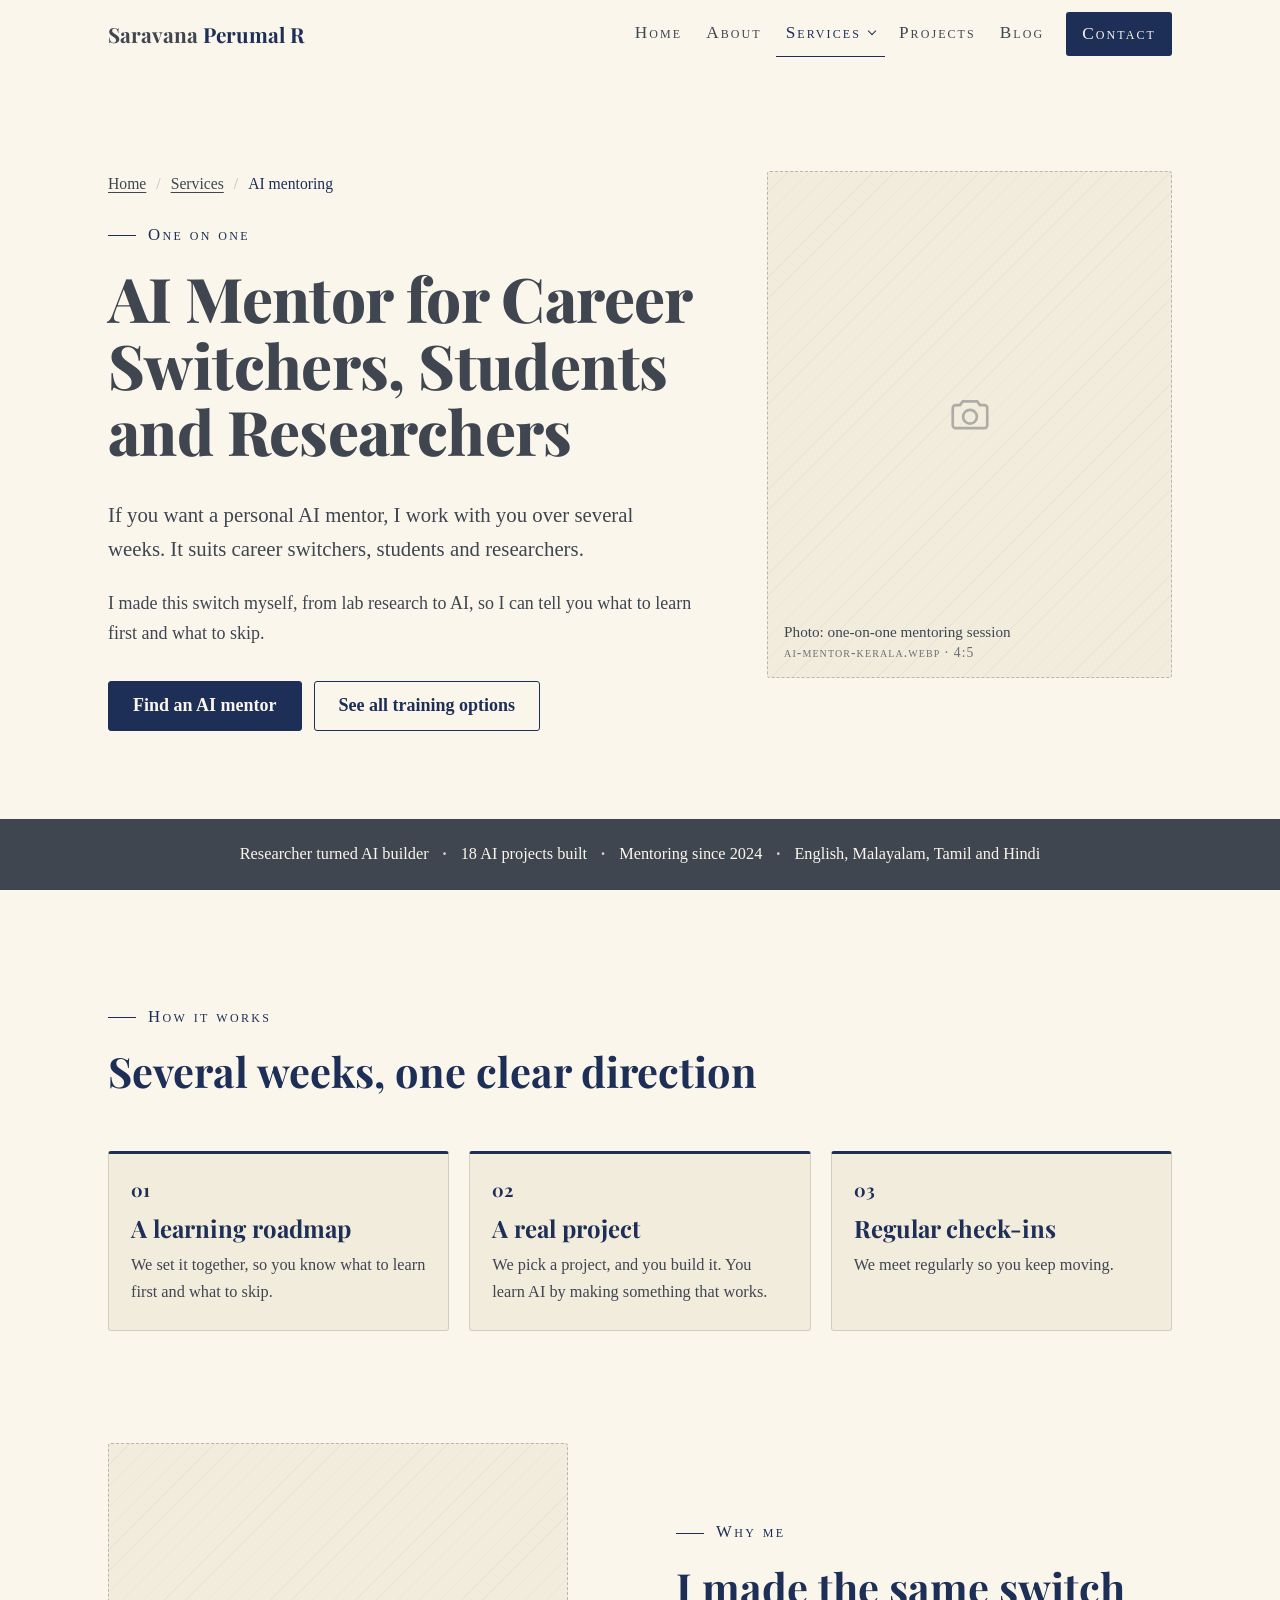
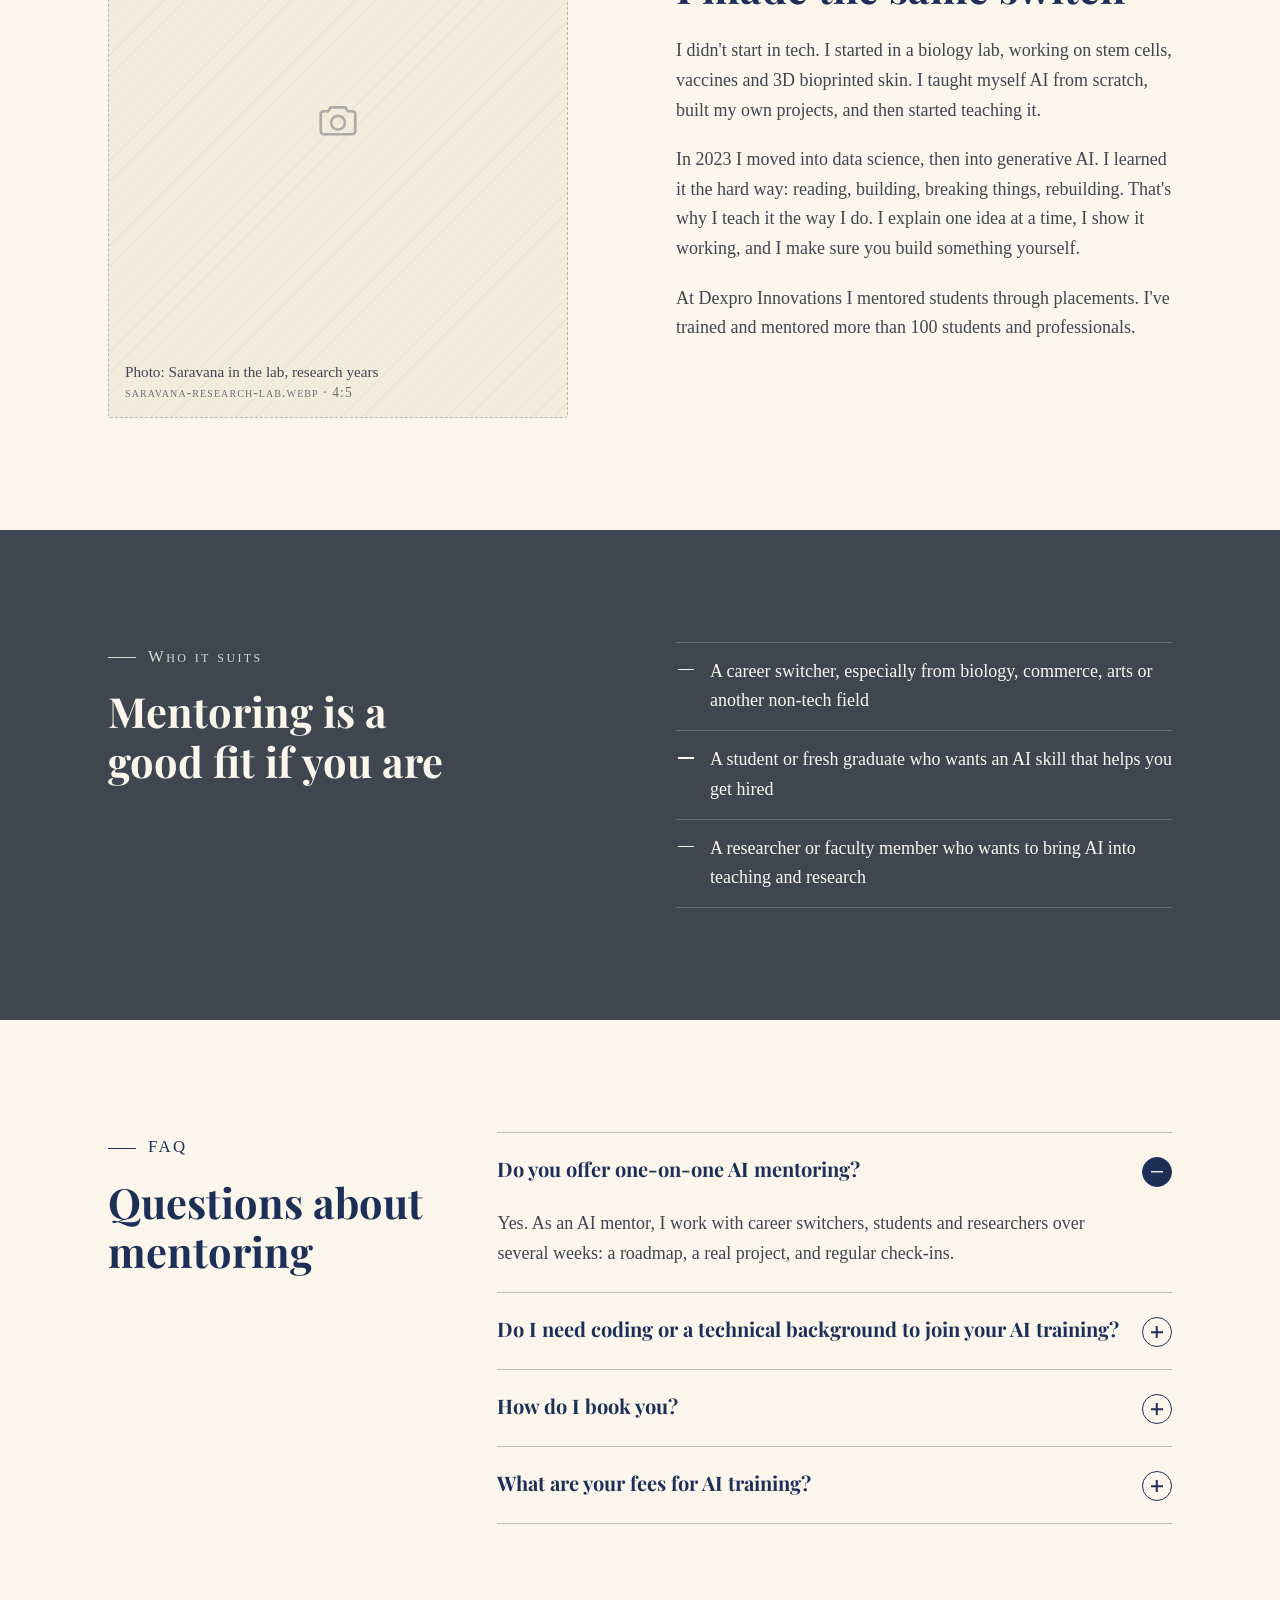
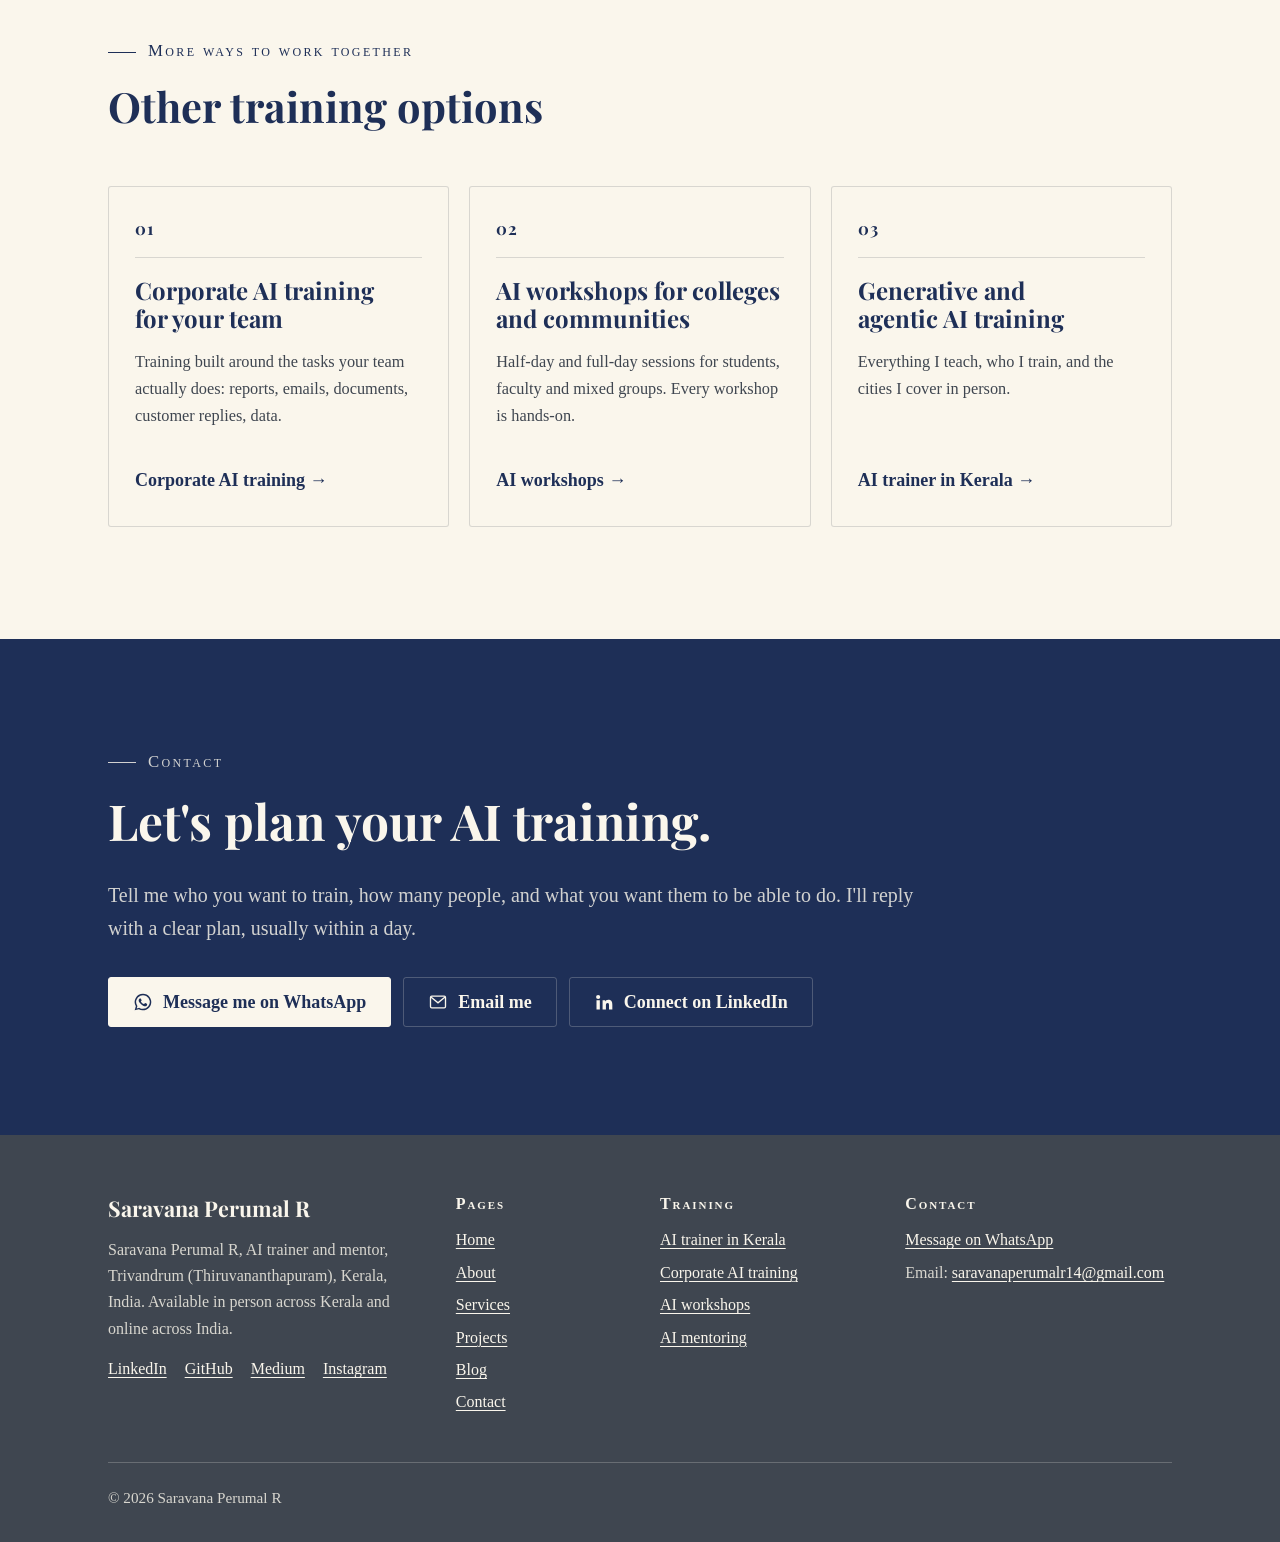
==== ai-mentor/index.html @ 4062d957 "Add static personal branding site with AI trainer landing page - Six top-level pages: home, about, s" ====
<!doctype html>
<html lang="en-IN">
<head>
  <meta charset="utf-8">
  <meta name="viewport" content="width=device-width, initial-scale=1">
  <script>document.documentElement.classList.add('js');</script>

  <title>AI Mentor in Kerala | 1:1 AI Mentoring, Saravana Perumal R</title>
  <meta name="description" content="One-on-one AI mentoring for career switchers, students and researchers: a learning roadmap, a real project and regular check-ins over several weeks.">
  <meta name="theme-color" content="#1E2F57">

  <!-- TODO: replace YOUR-DOMAIN with the live domain -->
  <link rel="canonical" href="https://YOUR-DOMAIN/ai-mentor/">
  <meta property="og:type" content="website">
  <meta property="og:locale" content="en_IN">
  <meta property="og:site_name" content="Saravana Perumal R">
  <meta property="og:title" content="AI Mentor in Kerala | 1:1 AI Mentoring, Saravana Perumal R">
  <meta property="og:description" content="One-on-one AI mentoring for career switchers, students and researchers: a learning roadmap, a real project and regular check-ins over several weeks.">
  <meta property="og:url" content="https://YOUR-DOMAIN/ai-mentor/">
  <meta property="og:image" content="https://YOUR-DOMAIN/assets/img/ai-mentor-kerala.jpg">
  <meta name="twitter:card" content="summary_large_image">

  <link rel="preconnect" href="https://fonts.googleapis.com">
  <link rel="preconnect" href="https://fonts.gstatic.com" crossorigin>
  <link rel="stylesheet" href="https://fonts.googleapis.com/css2?family=Playfair+Display:wght@700;800&family=Tinos:wght@400;700&display=swap">
  <link rel="stylesheet" href="../assets/css/styles.css">

  <script type="application/ld+json">
  {
    "@context": "https://schema.org",
    "@graph": [
      {
        "@type": "Service",
        "name": "One-on-one AI mentoring",
        "serviceType": "AI mentoring",
        "url": "https://YOUR-DOMAIN/ai-mentor/",
        "areaServed": ["Kerala", "India"],
        "provider": {
          "@type": "ProfessionalService",
          "name": "Saravana Perumal R, AI Trainer",
          "url": "https://YOUR-DOMAIN/ai-trainer-in-kerala/"
        }
      },
      {
        "@type": "BreadcrumbList",
        "itemListElement": [
          { "@type": "ListItem", "position": 1, "name": "Home", "item": "https://YOUR-DOMAIN/" },
          { "@type": "ListItem", "position": 2, "name": "Services", "item": "https://YOUR-DOMAIN/services.html" },
          { "@type": "ListItem", "position": 3, "name": "AI mentoring", "item": "https://YOUR-DOMAIN/ai-mentor/" }
        ]
      }
    ]
  }
  </script>

  <script src="../assets/js/main.js" defer></script>
</head>
<body>
  <a class="skip-link" href="#main">Skip to content</a>

  <header class="site-header">
    <div class="container header-inner">
      <a class="brand" href="../index.html">Saravana <span>Perumal R</span></a>
      <button class="nav-toggle" type="button" aria-expanded="false" aria-controls="site-nav">
        <span class="nav-toggle-bars" aria-hidden="true"></span>
        Menu
      </button>
      <nav class="site-nav" id="site-nav" aria-label="Main">
        <ul>
          <li><a href="../index.html">Home</a></li>
          <li><a href="../about.html">About</a></li>
          <li class="has-sub">
            <a href="../services.html" class="is-active">Services</a>
            <ul class="sub-nav" aria-label="Service pages">
              <li><a href="../ai-trainer-in-kerala/index.html">AI trainer in Kerala</a></li>
              <li><a href="../corporate-ai-training/index.html">Corporate AI training</a></li>
              <li><a href="../ai-workshops/index.html">AI workshops</a></li>
              <li><a href="../ai-mentor/index.html" aria-current="page">AI mentoring</a></li>
            </ul>
          </li>
          <li><a href="../projects.html">Projects</a></li>
          <li><a href="../blog.html">Blog</a></li>
          <li class="nav-cta"><a href="../contact.html">Contact</a></li>
        </ul>
      </nav>
    </div>
  </header>

  <main id="main">
    <section class="hero" aria-labelledby="hero-title">
      <div class="container hero-grid">
        <div>
          <nav class="breadcrumb" aria-label="Breadcrumb">
            <ol>
              <li><a href="../index.html">Home</a></li>
              <li><a href="../services.html">Services</a></li>
              <li><span aria-current="page">AI mentoring</span></li>
            </ol>
          </nav>
          <span class="eyebrow">One on one</span>
          <h1 id="hero-title">AI Mentor for Career Switchers, Students and Researchers</h1>
          <p class="hero-lede">If you want a personal AI mentor, I work with you over several weeks. It suits career switchers, students and researchers.</p>
          <p>I made this switch myself, from lab research to AI, so I can tell you what to learn first and what to skip.</p>
          <div class="btn-row">
            <a class="btn btn--primary" href="https://wa.me/917012753018?text=Hi%20Saravana%2C%20I%27m%20looking%20for%20an%20AI%20mentor." target="_blank" rel="noopener">Find an AI mentor</a>
            <a class="btn btn--ghost" href="../services.html">See all training options</a>
          </div>
        </div>
        <div class="hero-media">
          <!-- IMAGE (hero, no lazy-load): <img class="photo photo--portrait" src="../assets/img/ai-mentor-kerala.webp" width="800" height="1000" alt="Saravana Perumal R mentoring a student one on one" fetchpriority="high"> -->
          <div class="img-slot img-slot--portrait" aria-hidden="true">
            <p class="img-slot-label">Photo: one-on-one mentoring session<small>ai-mentor-kerala.webp · 4:5</small></p>
          </div>
        </div>
      </div>
    </section>

    <div class="trust">
      <div class="container">
        <ul aria-label="At a glance">
          <li>Researcher turned AI builder</li>
          <li>18 AI projects built</li>
          <li>Mentoring since 2024</li>
          <li>English, Malayalam, Tamil and Hindi</li>
        </ul>
      </div>
    </div>

    <section class="section" aria-labelledby="how-title">
      <div class="container">
        <div class="section-head reveal">
          <span class="eyebrow">How it works</span>
          <h2 id="how-title">Several weeks, one clear direction</h2>
        </div>
        <ol class="points reveal">
          <li>
            <h3>A learning roadmap</h3>
            <p>We set it together, so you know what to learn first and what to skip.</p>
          </li>
          <li>
            <h3>A real project</h3>
            <p>We pick a project, and you build it. You learn AI by making something that works.</p>
          </li>
          <li>
            <h3>Regular check-ins</h3>
            <p>We meet regularly so you keep moving.</p>
          </li>
        </ol>
      </div>
    </section>

    <section class="section" aria-labelledby="story-title" style="padding-top:0">
      <div class="container split split--media-left">
        <div class="reveal">
          <span class="eyebrow">Why me</span>
          <h2 id="story-title">I made the same switch</h2>
          <p>I didn't start in tech. I started in a biology lab, working on stem cells, vaccines and 3D bioprinted skin. I taught myself AI from scratch, built my own projects, and then started teaching it.</p>
          <p>In 2023 I moved into data science, then into generative AI. I learned it the hard way: reading, building, breaking things, rebuilding. That's why I teach it the way I do. I explain one idea at a time, I show it working, and I make sure you build something yourself.</p>
          <p>At Dexpro Innovations I mentored students through placements. I've trained and mentored more than 100 students and professionals.</p>
        </div>
        <!-- IMAGE: <img class="photo photo--portrait" src="../assets/img/saravana-research-lab.webp" width="800" height="1000" alt="Saravana Perumal R during his research years, before moving into AI" loading="lazy"> -->
        <div class="img-slot img-slot--portrait reveal" aria-hidden="true" style="max-width:460px">
          <p class="img-slot-label">Photo: Saravana in the lab, research years<small>saravana-research-lab.webp · 4:5</small></p>
        </div>
      </div>
    </section>

    <section class="section section--dark" aria-labelledby="who-title">
      <div class="container where-grid">
        <div class="reveal">
          <span class="eyebrow">Who it suits</span>
          <h2 id="who-title">Mentoring is a good fit if you are</h2>
        </div>
        <div class="reveal">
          <ul class="who-list">
            <li>A career switcher, especially from biology, commerce, arts or another non-tech field</li>
            <li>A student or fresh graduate who wants an AI skill that helps you get hired</li>
            <li>A researcher or faculty member who wants to bring AI into teaching and research</li>
          </ul>
        </div>
      </div>
    </section>

    <section class="section" aria-labelledby="faq-title">
      <div class="container faq-grid">
        <div class="section-head reveal">
          <span class="eyebrow">FAQ</span>
          <h2 id="faq-title">Questions about mentoring</h2>
        </div>
        <!-- No FAQPage schema here: the full FAQ with schema lives on /ai-trainer-in-kerala/ -->
        <div class="faq-list faq-plain">
          <details class="faq-item" open>
            <summary><h3>Do you offer one-on-one AI mentoring?</h3><span class="faq-icon" aria-hidden="true"></span></summary>
            <div class="faq-answer"><p>Yes. As an AI mentor, I work with career switchers, students and researchers over several weeks: a roadmap, a real project, and regular check-ins.</p></div>
          </details>
          <details class="faq-item">
            <summary><h3>Do I need coding or a technical background to join your AI training?</h3><span class="faq-icon" aria-hidden="true"></span></summary>
            <div class="faq-answer"><p>No. Most of my learners are not technical. We start with how AI works in simple terms and with tools you can use right away. Coding is added only if your goal needs it.</p></div>
          </details>
          <details class="faq-item">
            <summary><h3>How do I book you?</h3><span class="faq-icon" aria-hidden="true"></span></summary>
            <div class="faq-answer"><p>Send a message on WhatsApp or email with your city, group size and goal. I reply with what I'd recommend and how we could work together.</p></div>
          </details>
          <details class="faq-item">
            <summary><h3>What are your fees for AI training?</h3><span class="faq-icon" aria-hidden="true"></span></summary>
            <div class="faq-answer"><p>Fees depend on the audience, group size, number of days, and whether the session is online or in person. Message me with those details and I'll send you a quote.</p></div>
          </details>
        </div>
      </div>
    </section>

    <section class="section" aria-labelledby="more-title" style="padding-top:0">
      <div class="container">
        <div class="section-head reveal">
          <span class="eyebrow">More ways to work together</span>
          <h2 id="more-title">Other training options</h2>
        </div>
        <ul class="services-grid">
          <li class="service reveal">
            <h3>Corporate AI training for your team</h3>
            <p>Training built around the tasks your team actually does: reports, emails, documents, customer replies, data.</p>
            <a class="service-link" href="../corporate-ai-training/index.html">Corporate AI training</a>
          </li>
          <li class="service reveal">
            <h3>AI workshops for colleges and communities</h3>
            <p>Half-day and full-day sessions for students, faculty and mixed groups. Every workshop is hands-on.</p>
            <a class="service-link" href="../ai-workshops/index.html">AI workshops</a>
          </li>
          <li class="service reveal">
            <h3>Generative and agentic AI training</h3>
            <p>Everything I teach, who I train, and the cities I cover in person.</p>
            <a class="service-link" href="../ai-trainer-in-kerala/index.html">AI trainer in Kerala</a>
          </li>
        </ul>
      </div>
    </section>

    <section class="cta" id="contact" aria-labelledby="contact-title">
      <div class="container">
        <div class="cta-inner reveal">
          <span class="eyebrow" style="color:rgba(250,246,236,.82)">Contact</span>
          <h2 id="contact-title">Let's plan your AI training.</h2>
          <p>Tell me who you want to train, how many people, and what you want them to be able to do. I'll reply with a clear plan, usually within a day.</p>
          <div class="btn-row">
            <a class="btn btn--light" href="https://wa.me/917012753018?text=Hi%20Saravana%2C%20I%27m%20looking%20for%20an%20AI%20mentor.%20My%20background%3A%20%20My%20goal%3A%20" target="_blank" rel="noopener">
              <svg viewBox="0 0 24 24" aria-hidden="true" fill="currentColor"><path d="M12 2a10 10 0 0 0-8.6 15.1L2 22l5-1.3A10 10 0 1 0 12 2Zm0 18.2a8.2 8.2 0 0 1-4.2-1.1l-.3-.2-3 .8.8-2.9-.2-.3A8.2 8.2 0 1 1 12 20.2Zm4.5-6.1c-.2-.1-1.5-.7-1.7-.8-.2-.1-.4-.1-.6.1l-.8 1c-.1.2-.3.2-.5.1a6.7 6.7 0 0 1-3.3-2.9c-.2-.4.2-.4.7-1.3.1-.2 0-.3 0-.4l-.8-1.8c-.2-.5-.4-.4-.6-.4h-.5c-.2 0-.4.1-.7.3a2.8 2.8 0 0 0-.9 2.1 4.9 4.9 0 0 0 1 2.6 11.2 11.2 0 0 0 4.3 3.8c1.6.7 2.2.7 3 .6.5-.1 1.5-.6 1.7-1.2.2-.6.2-1.1.2-1.2-.1-.1-.3-.2-.5-.3Z"/></svg>
              Message me on WhatsApp
            </a>
            <a class="btn btn--outline-light" href="mailto:saravanaperumalr14@gmail.com?subject=AI%20mentoring%20enquiry">
              <svg viewBox="0 0 24 24" aria-hidden="true" fill="none" stroke="currentColor" stroke-width="1.6"><rect x="3" y="5" width="18" height="14" rx="1.5"/><path d="m3.5 6 8.5 7 8.5-7"/></svg>
              Email me
            </a>
            <a class="btn btn--outline-light" href="https://www.linkedin.com/in/saravana-perumal-r-04b368288" target="_blank" rel="noopener">
              <svg viewBox="0 0 24 24" aria-hidden="true" fill="currentColor"><path d="M4.98 3.5a2.5 2.5 0 1 1 0 5 2.5 2.5 0 0 1 0-5ZM3 9.75h4V21H3V9.75Zm6.5 0h3.8v1.6h.1c.5-1 1.8-2 3.8-2 4 0 4.8 2.6 4.8 6V21h-4v-5c0-1.2 0-2.8-1.7-2.8s-2 1.3-2 2.7V21h-4V9.75Z"/></svg>
              Connect on LinkedIn
            </a>
          </div>
        </div>
      </div>
    </section>
  </main>

  <footer class="site-footer">
    <div class="container">
      <div class="footer-grid">
        <div>
          <p class="footer-brand">Saravana Perumal R</p>
          <address style="font-style:normal">
            <p>Saravana Perumal R, AI trainer and mentor, Trivandrum (Thiruvananthapuram), Kerala, India. Available in person across Kerala and online across India.</p>
          </address>
          <ul class="footer-social">
            <li><a href="https://www.linkedin.com/in/saravana-perumal-r-04b368288" target="_blank" rel="noopener">LinkedIn</a></li>
            <li><a href="https://github.com/saravanagithub14" target="_blank" rel="noopener">GitHub</a></li>
            <li><a href="https://medium.com/@mynamesaravanaperumal" target="_blank" rel="noopener">Medium</a></li>
            <li><a href="https://www.instagram.com/prof_ds_" target="_blank" rel="noopener">Instagram</a></li>
          </ul>
        </div>
        <div>
          <p class="footer-label">Pages</p>
          <ul class="footer-list">
            <li><a href="../index.html">Home</a></li>
            <li><a href="../about.html">About</a></li>
            <li><a href="../services.html">Services</a></li>
            <li><a href="../projects.html">Projects</a></li>
            <li><a href="../blog.html">Blog</a></li>
            <li><a href="../contact.html">Contact</a></li>
          </ul>
        </div>
        <div>
          <p class="footer-label">Training</p>
          <ul class="footer-list">
            <li><a href="../ai-trainer-in-kerala/index.html">AI trainer in Kerala</a></li>
            <li><a href="../corporate-ai-training/index.html">Corporate AI training</a></li>
            <li><a href="../ai-workshops/index.html">AI workshops</a></li>
            <li><a href="../ai-mentor/index.html">AI mentoring</a></li>
          </ul>
        </div>
        <div>
          <p class="footer-label">Contact</p>
          <ul class="footer-list">
            <li><a href="https://wa.me/917012753018" target="_blank" rel="noopener">Message on WhatsApp</a></li>
            <li>Email: <a href="mailto:saravanaperumalr14@gmail.com">saravanaperumalr14@gmail.com</a></li>
          </ul>
        </div>
      </div>
      <p class="footer-base">&copy; <span data-year>2026</span> Saravana Perumal R</p>
    </div>
  </footer>
</body>
</html>
---- assets/css/styles.css ----
/* ==========================================================================
   Saravana Perumal R, AI trainer site
   Palette: warm ivory (primary), slate (secondary), ink blue (highlight)
   Type:    Playfair Display (headings), Tinos (body, buttons, nav)
   ========================================================================== */

:root {
  --ivory: #FAF6EC;
  --slate: #3F4650;
  --ink: #1E2F57;

  /* Tints derived from the three brand colours */
  --ivory-deep: #F2ECDD;               /* card wells on ivory */
  --line: rgba(63, 70, 80, 0.18);      /* hairlines on ivory */
  --line-strong: rgba(63, 70, 80, 0.32);
  --line-on-dark: rgba(250, 246, 236, 0.22);
  --ivory-muted: rgba(250, 246, 236, 0.82);
  --ink-wash: rgba(30, 47, 87, 0.06);

  --font-head: "Playfair Display", Georgia, "Times New Roman", serif;
  --font-body: "Tinos", "Times New Roman", Times, serif;

  --container: 1120px;
  --gutter: 16px;
  --radius: 3px;
  --header-h: 68px;
}

@media (min-width: 640px) {
  :root { --gutter: 28px; }
}

/* ---------- Base ---------- */

*,
*::before,
*::after { box-sizing: border-box; }

html {
  -webkit-text-size-adjust: 100%;
  scroll-behavior: smooth;
  scroll-padding-top: calc(var(--header-h) + 12px);
}

@media (prefers-reduced-motion: reduce) {
  html { scroll-behavior: auto; }
}

body {
  margin: 0;
  background: var(--ivory);
  color: var(--slate);
  font-family: var(--font-body);
  font-size: 18px;
  font-weight: 400;
  line-height: 1.65;
  text-rendering: optimizeLegibility;
  -webkit-font-smoothing: antialiased;
  overflow-x: hidden;
}

img { max-width: 100%; height: auto; display: block; }

h1, h2, h3 {
  font-family: var(--font-head);
  font-weight: 700;
  line-height: 1.18;
  margin: 0 0 0.6em;
  text-wrap: balance;
}

h1 {
  font-weight: 800;
  color: var(--slate);
  font-size: clamp(2.15rem, 1.4rem + 3.6vw, 3.85rem);
  letter-spacing: -0.01em;
  line-height: 1.08;
}

h2 {
  color: var(--ink);
  font-size: clamp(1.75rem, 1.3rem + 1.9vw, 2.6rem);
}

h3 {
  color: var(--ink);
  font-size: clamp(1.25rem, 1.1rem + 0.6vw, 1.5rem);
}

p { margin: 0 0 1.1em; }
p:last-child { margin-bottom: 0; }

a { color: var(--ink); text-underline-offset: 0.18em; text-decoration-thickness: 1px; }
a:hover { text-decoration-thickness: 2px; }

:focus-visible {
  outline: 3px solid var(--ink);
  outline-offset: 3px;
}

.skip-link {
  position: absolute;
  left: var(--gutter);
  top: -100px;
  z-index: 100;
  background: var(--ink);
  color: var(--ivory);
  padding: 10px 16px;
  font-weight: 700;
}
.skip-link:focus { top: 10px; }

.container {
  width: 100%;
  max-width: var(--container);
  margin: 0 auto;
  padding: 0 var(--gutter);
}

.smallcaps {
  font-variant: small-caps;
  letter-spacing: 0.12em;
}

.eyebrow {
  display: inline-block;
  font-variant: small-caps;
  letter-spacing: 0.14em;
  font-size: 1.05rem;
  color: var(--ink);
  margin-bottom: 1rem;
}
.eyebrow::before {
  content: "";
  display: inline-block;
  width: 28px;
  height: 1px;
  background: currentColor;
  vertical-align: middle;
  margin-right: 12px;
}

/* ---------- Buttons ---------- */

.btn {
  display: inline-flex;
  align-items: center;
  justify-content: center;
  gap: 10px;
  min-height: 50px;
  padding: 12px 24px;
  border: 1.5px solid var(--ink);
  border-radius: var(--radius);
  font-family: var(--font-body);
  font-size: 18px;
  font-weight: 700;
  line-height: 1.2;
  text-align: center;
  text-decoration: none;
  cursor: pointer;
  transition: background-color 0.18s ease, color 0.18s ease, border-color 0.18s ease, transform 0.18s ease;
}
.btn:hover { transform: translateY(-1px); }
.btn:active { transform: translateY(0); }

.btn--primary { background: var(--ink); color: var(--ivory); }
.btn--primary:hover { background: #16233F; border-color: #16233F; }

.btn--ghost { background: transparent; color: var(--ink); }
.btn--ghost:hover { background: var(--ink-wash); }

.btn--light { background: var(--ivory); color: var(--ink); border-color: var(--ivory); }
.btn--light:hover { background: #FFFFFF; border-color: #FFFFFF; }

.btn--outline-light { background: transparent; color: var(--ivory); border-color: var(--line-on-dark); }
.btn--outline-light:hover { border-color: var(--ivory); background: rgba(250, 246, 236, 0.08); }

.btn svg { width: 20px; height: 20px; flex: none; }

.btn-row {
  display: flex;
  flex-wrap: wrap;
  gap: 12px;
}

@media (max-width: 539px) {
  .btn-row .btn { width: 100%; }
}

/* ---------- Header and navigation ---------- */

.site-header {
  position: sticky;
  top: 0;
  z-index: 50;
  background: rgba(250, 246, 236, 0.94);
  backdrop-filter: saturate(140%) blur(8px);
  -webkit-backdrop-filter: saturate(140%) blur(8px);
  border-bottom: 1px solid transparent;
  transition: border-color 0.2s ease, box-shadow 0.2s ease;
}
.site-header.is-scrolled {
  border-bottom-color: var(--line);
  box-shadow: 0 6px 24px -18px rgba(30, 47, 87, 0.5);
}

.header-inner {
  display: flex;
  align-items: center;
  justify-content: space-between;
  gap: 24px;
  height: var(--header-h);
}

.brand {
  font-family: var(--font-head);
  font-weight: 700;
  font-size: 1.3rem;
  color: var(--slate);
  text-decoration: none;
  white-space: nowrap;
}
.brand span { color: var(--ink); }

.site-nav ul {
  list-style: none;
  margin: 0;
  padding: 0;
  display: flex;
  align-items: center;
  gap: 4px;
}

.site-nav a {
  display: block;
  padding: 8px 10px;
  font-family: var(--font-body);
  font-variant: small-caps;
  letter-spacing: 0.12em;
  font-size: 1.08rem;
  color: var(--slate);
  text-decoration: none;
  border-bottom: 1.5px solid transparent;
  transition: color 0.15s ease, border-color 0.15s ease;
}
.site-nav a:hover,
.site-nav a.is-active,
.site-nav a[aria-current="page"] {
  color: var(--ink);
  border-bottom-color: var(--ink);
}
.site-nav .nav-cta a {
  margin-left: 8px;
  padding: 8px 16px;
  background: var(--ink);
  color: var(--ivory);
  border-radius: var(--radius);
  border-bottom: 0;
}
.site-nav .nav-cta a:hover { background: #16233F; color: var(--ivory); }

.nav-toggle {
  display: none;
  align-items: center;
  gap: 8px;
  min-height: 44px;
  padding: 8px 12px;
  background: transparent;
  border: 1.5px solid var(--line-strong);
  border-radius: var(--radius);
  color: var(--ink);
  font-family: var(--font-body);
  font-variant: small-caps;
  letter-spacing: 0.12em;
  font-size: 1.05rem;
  cursor: pointer;
}
.nav-toggle-bars,
.nav-toggle-bars::before,
.nav-toggle-bars::after {
  display: block;
  width: 18px;
  height: 1.5px;
  background: currentColor;
  transition: transform 0.2s ease, opacity 0.2s ease;
}
.nav-toggle-bars { position: relative; }
.nav-toggle-bars::before,
.nav-toggle-bars::after { content: ""; position: absolute; left: 0; }
.nav-toggle-bars::before { top: -6px; }
.nav-toggle-bars::after { top: 6px; }
.nav-toggle[aria-expanded="true"] .nav-toggle-bars { background: transparent; }
.nav-toggle[aria-expanded="true"] .nav-toggle-bars::before { transform: translateY(6px) rotate(45deg); }
.nav-toggle[aria-expanded="true"] .nav-toggle-bars::after { transform: translateY(-6px) rotate(-45deg); }

@media (max-width: 1099px) {
  .js .nav-toggle { display: inline-flex; }

  .js .site-nav {
    position: absolute;
    top: var(--header-h);
    left: 0;
    right: 0;
    background: var(--ivory);
    border-bottom: 1px solid var(--line);
    box-shadow: 0 18px 30px -24px rgba(30, 47, 87, 0.6);
    display: none;
  }
  .js .site-nav.is-open { display: block; }

  .site-nav ul {
    flex-direction: column;
    align-items: stretch;
    gap: 0;
    padding: 8px var(--gutter) 20px;
  }
  .site-nav a {
    padding: 14px 4px;
    border-bottom: 1px solid var(--line);
    font-size: 1.15rem;
  }
  .site-nav a:hover,
  .site-nav a.is-active,
  .site-nav a[aria-current="page"] { border-bottom-color: var(--line); }
  .site-nav .nav-cta a {
    margin: 16px 0 0;
    text-align: center;
    padding: 14px 16px;
  }

  /* Without JS, show the nav as a scrollable row */
  html:not(.js) .site-nav ul { flex-direction: row; overflow-x: auto; padding: 0; }
  html:not(.js) .header-inner { height: auto; flex-wrap: wrap; padding: 10px 0; }
}

/* ---------- Services dropdown ---------- */

.site-nav .has-sub { position: relative; }
.site-nav .has-sub > a::after {
  content: "";
  display: inline-block;
  width: 6px;
  height: 6px;
  margin-left: 8px;
  border-right: 1.5px solid currentColor;
  border-bottom: 1.5px solid currentColor;
  transform: rotate(45deg);
  vertical-align: 0.22em;
}

@media (min-width: 1100px) {
  .site-nav .sub-nav {
    position: absolute;
    top: 100%;
    left: 0;
    z-index: 60;
    display: block;
    min-width: 260px;
    padding: 8px 0;
    background: var(--ivory);
    border: 1px solid var(--line);
    border-top: 3px solid var(--ink);
    border-radius: var(--radius);
    box-shadow: 0 18px 34px -22px rgba(30, 47, 87, 0.55);
    opacity: 0;
    visibility: hidden;
    transform: translateY(6px);
    transition: opacity 0.16s ease, transform 0.16s ease, visibility 0.16s;
  }
  .site-nav .has-sub:hover .sub-nav,
  .site-nav .has-sub:focus-within .sub-nav {
    opacity: 1;
    visibility: visible;
    transform: none;
  }
  .site-nav .sub-nav a {
    padding: 10px 18px;
    border-bottom: 0;
    font-size: 1.04rem;
    white-space: nowrap;
  }
  .site-nav .sub-nav a:hover,
  .site-nav .sub-nav a[aria-current="page"] {
    background: var(--ink-wash);
    border-bottom: 0;
  }
}

@media (max-width: 1099px) {
  .site-nav .sub-nav {
    display: flex;
    padding: 0 0 0 20px;
  }
  .site-nav .sub-nav a { font-size: 1.05rem; padding: 12px 4px; }
  .site-nav .has-sub > a::after { display: none; }
  html:not(.js) .site-nav .sub-nav { display: none; }
}

/* ---------- Sections ---------- */

.section { padding: clamp(64px, 9vw, 112px) 0; }
.section--tight { padding: clamp(48px, 6vw, 72px) 0; }

.section--dark {
  background: var(--slate);
  color: var(--ivory);
}
.section--dark h2,
.section--dark h3 { color: var(--ivory); }
.section--dark a { color: var(--ivory); }
.section--dark .eyebrow { color: var(--ivory-muted); }

.section-head { max-width: 760px; margin-bottom: clamp(36px, 5vw, 56px); }
.section-head p { font-size: 1.1rem; }

/* ---------- Hero ---------- */

.hero { padding: clamp(48px, 8vw, 104px) 0 clamp(48px, 7vw, 88px); }

.hero-grid {
  display: grid;
  gap: clamp(40px, 6vw, 72px);
  align-items: start;
}
@media (min-width: 960px) {
  .hero-grid { grid-template-columns: minmax(0, 1.45fr) minmax(0, 1fr); }
}

.hero h1 { margin-bottom: 0.55em; }

.hero-lede {
  font-size: clamp(1.15rem, 1.05rem + 0.4vw, 1.3rem);
  color: var(--slate);
}

.hero .btn-row { margin-top: 2rem; }

.journey {
  position: relative;
  background: var(--ivory-deep);
  border: 1px solid var(--line);
  border-top: 4px solid var(--ink);
  border-radius: var(--radius);
  padding: 28px 28px 30px;
}
.journey-title {
  font-family: var(--font-head);
  font-weight: 700;
  font-size: 1.35rem;
  color: var(--ink);
  margin: 0 0 1.2rem;
  line-height: 1.25;
}
.journey ol {
  list-style: none;
  margin: 0;
  padding: 0;
  position: relative;
}
.journey ol::before {
  content: "";
  position: absolute;
  left: 5px;
  top: 10px;
  bottom: 10px;
  width: 1px;
  background: var(--line-strong);
}
.journey li {
  position: relative;
  padding: 0 0 18px 30px;
}
.journey li:last-child { padding-bottom: 0; }
.journey li::before {
  content: "";
  position: absolute;
  left: 0;
  top: 8px;
  width: 11px;
  height: 11px;
  border-radius: 50%;
  background: var(--ivory-deep);
  border: 1.5px solid var(--ink);
}
.journey li:last-child::before { background: var(--ink); }
.journey-when {
  display: block;
  font-variant: small-caps;
  letter-spacing: 0.12em;
  font-size: 0.98rem;
  font-weight: 700;
  color: var(--ink);
}
.journey-what { display: block; font-size: 1.02rem; line-height: 1.5; }

/* Trust line */
.trust {
  background: var(--slate);
  color: var(--ivory);
  padding: 22px 0;
}
.trust ul {
  list-style: none;
  margin: 0;
  padding: 0;
  display: flex;
  flex-wrap: wrap;
  justify-content: center;
  gap: 8px 0;
  font-size: 1.02rem;
}
.trust li { position: relative; }

/* Mobile: stacked list with small round bullets */
@media (max-width: 719px) {
  .trust ul { flex-direction: column; align-items: flex-start; gap: 6px; }
  .trust li { padding-left: 18px; }
  .trust li::before {
    content: "";
    position: absolute;
    left: 0;
    top: 0.72em;
    width: 7px;
    height: 7px;
    border-radius: 50%;
    background: var(--ivory-muted);
  }
}

/* Wider screens: one line, separated by middle dots */
@media (min-width: 720px) {
  .trust li { display: inline-flex; align-items: center; }
  .trust li + li::before {
    content: "\00B7";
    margin: 0 14px;
    color: var(--ivory-muted);
    font-weight: 700;
  }
}

/* ---------- About ---------- */

.about-grid {
  display: grid;
  gap: 40px;
}
@media (min-width: 960px) {
  .about-grid { grid-template-columns: minmax(0, 0.85fr) minmax(0, 1.6fr); gap: 72px; }
}

.about-aside p { font-size: 1.1rem; }

.about-block + .about-block {
  margin-top: 44px;
  padding-top: 44px;
  border-top: 1px solid var(--line);
}

.built-list {
  list-style: none;
  margin: 1.2rem 0 1.4rem;
  padding: 0;
  display: grid;
  gap: 12px;
}
@media (min-width: 640px) {
  .built-list { grid-template-columns: 1fr 1fr; }
}
.built-list li {
  background: var(--ivory-deep);
  border: 1px solid var(--line);
  border-left: 3px solid var(--ink);
  border-radius: var(--radius);
  padding: 14px 16px;
  line-height: 1.5;
}

.stats {
  margin: 1.6rem 0 0;
  display: grid;
  grid-template-columns: repeat(3, minmax(0, 1fr));
  gap: 12px;
}
@media (min-width: 960px) {
  .stats { grid-template-columns: 1fr; gap: 0; }
  .stats > div { padding: 18px 0; border-top: 1px solid var(--line); }
  .stats > div:last-child { border-bottom: 1px solid var(--line); }
}
.stats dt {
  font-family: var(--font-head);
  font-weight: 800;
  font-size: clamp(1.6rem, 1.3rem + 1.4vw, 2.4rem);
  line-height: 1.1;
  color: var(--ink);
}
.stats dd {
  margin: 4px 0 0;
  font-size: 1rem;
  line-height: 1.4;
}

/* ---------- Services ---------- */

.services-grid {
  list-style: none;
  margin: 0;
  padding: 0;
  display: grid;
  gap: 20px;
  counter-reset: svc;
}
@media (min-width: 680px) {
  .services-grid { grid-template-columns: 1fr 1fr; }
}
@media (min-width: 1040px) {
  .services-grid { grid-template-columns: 1fr 1fr 1fr; }
}

.service {
  counter-increment: svc;
  position: relative;
  display: flex;
  flex-direction: column;
  background: var(--ivory);
  border: 1px solid var(--line);
  border-radius: var(--radius);
  padding: 28px 26px 30px;
  transition: border-color 0.2s ease, transform 0.2s ease, box-shadow 0.2s ease;
}
.service:hover {
  border-color: var(--ink);
  transform: translateY(-3px);
  box-shadow: 0 18px 34px -26px rgba(30, 47, 87, 0.55);
}
.service::before {
  content: counter(svc, decimal-leading-zero);
  font-family: var(--font-head);
  font-weight: 700;
  font-size: 1.05rem;
  color: var(--ink);
  letter-spacing: 0.06em;
  display: block;
  padding-bottom: 14px;
  margin-bottom: 18px;
  border-bottom: 1px solid var(--line);
}
.service h3 { margin-bottom: 0.7em; }
.service p { font-size: 1.02rem; }

.services-foot {
  margin-top: 40px;
  display: flex;
  flex-wrap: wrap;
  align-items: center;
  justify-content: space-between;
  gap: 16px 24px;
  padding-top: 28px;
  border-top: 1px solid var(--line);
}
.services-foot p { margin: 0; font-size: 1.1rem; max-width: 620px; }

/* ---------- Who and where (dark band) ---------- */

.where-grid {
  display: grid;
  gap: 48px;
}
@media (min-width: 960px) {
  .where-grid { grid-template-columns: 1fr 1fr; gap: 72px; }
}

.who-list {
  list-style: none;
  margin: 0;
  padding: 0;
}
.who-list li {
  position: relative;
  padding: 14px 0 14px 34px;
  border-top: 1px solid var(--line-on-dark);
}
.who-list li:last-child { border-bottom: 1px solid var(--line-on-dark); }
.who-list li::before {
  content: "";
  position: absolute;
  left: 2px;
  top: 1.45em;
  width: 16px;
  height: 1.5px;
  background: var(--ivory);
}

.where-copy p { color: var(--ivory-muted); }
.where-copy p strong { color: var(--ivory); }

.cities {
  list-style: none;
  margin: 1.4rem 0 0.8rem;
  padding: 0;
  display: flex;
  flex-wrap: wrap;
  gap: 10px;
}
.cities li {
  padding: 7px 14px;
  border: 1px solid var(--line-on-dark);
  border-radius: 999px;
  font-size: 1rem;
  color: var(--ivory);
}
.cities-label {
  font-variant: small-caps;
  letter-spacing: 0.12em;
  font-weight: 700;
  color: var(--ivory);
  margin: 1.8rem 0 0;
}
.cities-note { font-size: 1rem; }

/* ---------- FAQ ---------- */

.faq-grid {
  display: grid;
  gap: 32px;
}
@media (min-width: 960px) {
  .faq-grid { grid-template-columns: minmax(0, 0.8fr) minmax(0, 1.7fr); gap: 72px; }
  .faq-grid .section-head { position: sticky; top: calc(var(--header-h) + 32px); align-self: start; }
}

.faq-list { border-top: 1px solid var(--line-strong); }

.faq-item { border-bottom: 1px solid var(--line-strong); }

.faq-item summary {
  list-style: none;
  cursor: pointer;
  display: flex;
  align-items: flex-start;
  justify-content: space-between;
  gap: 20px;
  padding: 22px 0;
}
.faq-item summary::-webkit-details-marker { display: none; }
.faq-item summary h3 {
  margin: 0;
  font-size: clamp(1.15rem, 1.05rem + 0.4vw, 1.3rem);
  line-height: 1.35;
}
.faq-item summary:hover h3 { text-decoration: underline; text-decoration-thickness: 1px; text-underline-offset: 0.2em; }

.faq-icon {
  position: relative;
  flex: none;
  width: 30px;
  height: 30px;
  margin-top: 2px;
  border: 1.5px solid var(--ink);
  border-radius: 50%;
  transition: background-color 0.2s ease;
}
.faq-icon::before,
.faq-icon::after {
  content: "";
  position: absolute;
  left: 50%;
  top: 50%;
  width: 12px;
  height: 1.5px;
  background: var(--ink);
  transform: translate(-50%, -50%);
  transition: transform 0.2s ease, background-color 0.2s ease;
}
.faq-icon::after { transform: translate(-50%, -50%) rotate(90deg); }
.faq-item[open] .faq-icon { background: var(--ink); }
.faq-item[open] .faq-icon::before,
.faq-item[open] .faq-icon::after { background: var(--ivory); }
.faq-item[open] .faq-icon::after { transform: translate(-50%, -50%) rotate(0deg); }

.faq-answer {
  padding: 0 52px 24px 0;
}
@media (max-width: 539px) {
  .faq-answer { padding-right: 0; }
}

/* ---------- Call to action (ink blue band) ---------- */

.cta {
  background: var(--ink);
  color: var(--ivory);
  padding: clamp(64px, 9vw, 108px) 0;
}
.cta-inner { max-width: 820px; }
.cta h2 {
  color: var(--ivory);
  font-size: clamp(2rem, 1.4rem + 2.6vw, 3.1rem);
  font-weight: 700;
}
.cta p {
  font-size: clamp(1.1rem, 1.02rem + 0.35vw, 1.25rem);
  color: var(--ivory-muted);
  margin-bottom: 2rem;
}

/* ---------- Footer ---------- */

.site-footer {
  background: var(--slate);
  color: var(--ivory-muted);
  padding: 56px 0 32px;
  font-size: 1rem;
}
.site-footer a { color: var(--ivory); }

.footer-grid {
  display: grid;
  gap: 32px;
}
@media (min-width: 640px) {
  .footer-grid { grid-template-columns: 1fr 1fr; }
}
@media (min-width: 1000px) {
  .footer-grid { grid-template-columns: 1.5fr 0.8fr 1fr 1.3fr; gap: 40px; }
}
.footer-list { overflow-wrap: anywhere; }

.footer-brand {
  font-family: var(--font-head);
  font-weight: 700;
  font-size: 1.35rem;
  color: var(--ivory);
  margin: 0 0 0.6rem;
}

.footer-label {
  font-variant: small-caps;
  letter-spacing: 0.12em;
  font-weight: 700;
  color: var(--ivory);
  margin: 0 0 0.6rem;
}

.footer-list { list-style: none; margin: 0; padding: 0; }
.footer-list li { margin-bottom: 6px; }

.footer-base {
  margin-top: 40px;
  padding-top: 22px;
  border-top: 1px solid var(--line-on-dark);
  font-size: 0.95rem;
}

/* ---------- Image slots (empty frames until real photos arrive) ----------
   To fill one: replace the whole <div class="img-slot ..."> with
   <img class="photo photo--portrait" src="..." width=".." height=".." alt="..." loading="lazy">
   using the same aspect modifier. Drop loading="lazy" for the hero image. */

.img-slot {
  position: relative;
  display: flex;
  align-items: flex-end;
  width: 100%;
  background:
    repeating-linear-gradient(135deg, transparent 0 14px, rgba(63, 70, 80, 0.045) 14px 15px),
    var(--ivory-deep);
  border: 1.5px dashed var(--line-strong);
  border-radius: var(--radius);
  overflow: hidden;
  color: var(--slate);
}
.img-slot::before {
  content: "";
  position: absolute;
  left: 50%;
  top: 50%;
  width: 46px;
  height: 46px;
  transform: translate(-50%, -70%);
  background: currentColor;
  opacity: 0.38;
  -webkit-mask: url("data:image/svg+xml,%3Csvg xmlns='http://www.w3.org/2000/svg' viewBox='0 0 24 24' fill='none' stroke='black' stroke-width='1.4' stroke-linejoin='round'%3E%3Cpath d='M3 8.5A1.5 1.5 0 0 1 4.5 7h2.3l1.4-2h7.6l1.4 2h2.3A1.5 1.5 0 0 1 21 8.5v9a1.5 1.5 0 0 1-1.5 1.5h-15A1.5 1.5 0 0 1 3 17.5z'/%3E%3Ccircle cx='12' cy='13' r='3.6'/%3E%3C/svg%3E") center / contain no-repeat;
          mask: url("data:image/svg+xml,%3Csvg xmlns='http://www.w3.org/2000/svg' viewBox='0 0 24 24' fill='none' stroke='black' stroke-width='1.4' stroke-linejoin='round'%3E%3Cpath d='M3 8.5A1.5 1.5 0 0 1 4.5 7h2.3l1.4-2h7.6l1.4 2h2.3A1.5 1.5 0 0 1 21 8.5v9a1.5 1.5 0 0 1-1.5 1.5h-15A1.5 1.5 0 0 1 3 17.5z'/%3E%3Ccircle cx='12' cy='13' r='3.6'/%3E%3C/svg%3E") center / contain no-repeat;
}
.img-slot-label {
  position: relative;
  margin: 0;
  padding: 14px 16px;
  font-size: 0.95rem;
  line-height: 1.35;
}
.img-slot-label small {
  display: block;
  margin-top: 2px;
  font-size: 0.85rem;
  font-variant: small-caps;
  letter-spacing: 0.08em;
  opacity: 0.75;
}

.section--dark .img-slot,
.cta .img-slot {
  color: var(--ivory);
  background:
    repeating-linear-gradient(135deg, transparent 0 14px, rgba(250, 246, 236, 0.05) 14px 15px),
    rgba(250, 246, 236, 0.06);
  border-color: var(--line-on-dark);
}

.img-slot--portrait,  .photo--portrait  { aspect-ratio: 4 / 5; }
.img-slot--landscape, .photo--landscape { aspect-ratio: 3 / 2; }
.img-slot--wide,      .photo--wide      { aspect-ratio: 16 / 9; }
.img-slot--square,    .photo--square    { aspect-ratio: 1 / 1; }

.photo {
  display: block;
  width: 100%;
  height: auto;
  object-fit: cover;
  border-radius: var(--radius);
  background: var(--ivory-deep);
}

/* Hero image column */
.hero-media { position: relative; }
@media (max-width: 959px) {
  .hero-media { max-width: 460px; }
}
.hero-badge {
  position: absolute;
  left: -18px;
  bottom: 28px;
  background: var(--ink);
  color: var(--ivory);
  border-radius: var(--radius);
  padding: 12px 18px;
  font-size: 0.98rem;
  line-height: 1.35;
  box-shadow: 0 16px 30px -18px rgba(30, 47, 87, 0.7);
}
.hero-badge strong { display: block; font-family: var(--font-head); font-size: 1.35rem; }
@media (max-width: 539px) {
  .hero-badge { left: 12px; bottom: 12px; }
}

/* Horizontal journey on wide screens */
.journey--row { margin-top: 32px; }
@media (min-width: 760px) {
  .journey--row ol { display: grid; grid-template-columns: repeat(4, 1fr); gap: 20px; }
  .journey--row ol::before { left: 0; right: 0; top: 5px; bottom: auto; width: auto; height: 1px; }
  .journey--row li { padding: 26px 0 0; }
  .journey--row li::before { top: 0; }
}

.about-photo { margin-top: 28px; }

/* Card media and links */
.service .img-slot,
.service .photo {
  order: -1;
  margin: -28px -26px 22px;
  width: calc(100% + 52px);
  border-radius: var(--radius) var(--radius) 0 0;
}
.service .img-slot { border-width: 0 0 1.5px; }
.service-link {
  margin-top: auto;
  padding-top: 18px;
  font-weight: 700;
  text-decoration: none;
}
.service-link::after { content: " \2192"; }
.service-link:hover { text-decoration: underline; }

/* Cards on a dark band */
.section--dark .service {
  background: rgba(250, 246, 236, 0.05);
  border-color: var(--line-on-dark);
}
.section--dark .service:hover { border-color: var(--ivory); }
.section--dark .service::before { color: var(--ivory); border-bottom-color: var(--line-on-dark); }
.section--dark .service p { color: var(--ivory-muted); }

/* Four cards: two per row on wide screens */
@media (min-width: 1040px) {
  .services-grid--four { grid-template-columns: 1fr 1fr; }
}

/* Gallery */
.gallery {
  display: grid;
  gap: 16px;
  grid-template-columns: 1fr 1fr;
}
.gallery > :first-child { grid-column: span 2; }
@media (min-width: 860px) {
  .gallery { grid-template-columns: repeat(3, 1fr); gap: 20px; }
  .gallery > :first-child { grid-column: span 2; grid-row: span 2; aspect-ratio: auto; height: 100%; }
}
@media (max-width: 479px) {
  .gallery .img-slot-label small { display: none; }
}

/* Two column split */
.split {
  display: grid;
  gap: 40px;
  align-items: center;
}
@media (min-width: 900px) {
  .split { grid-template-columns: 1fr 1fr; gap: 72px; }
  .split--media-left > :first-child { order: 2; }
}

/* Numbered points (what you leave with, how it works) */
.points {
  list-style: none;
  margin: 0;
  padding: 0;
  display: grid;
  gap: 16px;
  counter-reset: pt;
}
@media (min-width: 760px) {
  .points { grid-template-columns: repeat(3, 1fr); gap: 20px; }
}
.points li {
  counter-increment: pt;
  background: var(--ivory-deep);
  border: 1px solid var(--line);
  border-top: 3px solid var(--ink);
  border-radius: var(--radius);
  padding: 22px 22px 24px;
}
.points li::before {
  content: counter(pt, decimal-leading-zero);
  display: block;
  font-family: var(--font-head);
  font-weight: 700;
  color: var(--ink);
  margin-bottom: 8px;
}
.points h3 { margin-bottom: 0.4em; }
.points p { font-size: 1.02rem; }

.check-list {
  list-style: none;
  margin: 0;
  padding: 0;
}
.check-list li {
  position: relative;
  padding: 12px 0 12px 32px;
  border-top: 1px solid var(--line);
}
.check-list li:last-child { border-bottom: 1px solid var(--line); }
.check-list li::before {
  content: "";
  position: absolute;
  left: 2px;
  top: 1.3em;
  width: 14px;
  height: 7px;
  border-left: 2px solid var(--ink);
  border-bottom: 2px solid var(--ink);
  transform: rotate(-45deg);
}

/* Breadcrumbs */
.breadcrumb ol {
  list-style: none;
  display: flex;
  flex-wrap: wrap;
  margin: 0 0 1.4rem;
  padding: 0;
  font-size: 0.98rem;
}
.breadcrumb li + li::before {
  content: "/";
  margin: 0 10px;
  color: var(--line-strong);
}
.breadcrumb a { color: var(--slate); }
.breadcrumb [aria-current="page"] { color: var(--ink); }

/* Plain FAQ (service pages, no structured data) */
.faq-plain .faq-item summary h3 { font-size: clamp(1.1rem, 1.02rem + 0.35vw, 1.25rem); }

/* ---------- Featured landing page block ---------- */

.feature-card {
  display: grid;
  gap: 28px;
  align-items: center;
  background: var(--ink);
  color: var(--ivory);
  border-radius: var(--radius);
  padding: clamp(24px, 4.5vw, 48px);
}
@media (min-width: 900px) {
  .feature-card { grid-template-columns: 1.3fr 1fr; gap: 48px; }
}
.feature-card h2 { color: var(--ivory); }
.feature-card p { color: var(--ivory-muted); font-size: 1.1rem; }
.feature-card .eyebrow { color: var(--ivory-muted); }
.feature-card .img-slot {
  color: var(--ivory);
  background:
    repeating-linear-gradient(135deg, transparent 0 14px, rgba(250, 246, 236, 0.05) 14px 15px),
    rgba(250, 246, 236, 0.06);
  border-color: var(--line-on-dark);
}
.feature-links {
  list-style: none;
  margin: 20px 0 0;
  padding: 0;
  display: flex;
  flex-wrap: wrap;
  gap: 8px 22px;
}
.feature-links a { color: var(--ivory); font-weight: 700; }

/* ---------- Inner page header ---------- */

.page-hero { padding: clamp(48px, 7vw, 96px) 0 clamp(40px, 6vw, 72px); }
.page-hero h1 { font-size: clamp(2.1rem, 1.4rem + 3vw, 3.4rem); max-width: 22ch; }
.page-hero .hero-lede { max-width: 680px; }
.page-hero .hero-grid { align-items: center; }

/* ---------- Experience timeline ---------- */

.timeline {
  list-style: none;
  margin: 0;
  padding: 0;
  border-top: 1px solid var(--line-strong);
}
.timeline li {
  display: grid;
  gap: 4px 32px;
  padding: 22px 0;
  border-bottom: 1px solid var(--line-strong);
}
@media (min-width: 760px) {
  .timeline li { grid-template-columns: 230px 1fr; }
}
.timeline-when {
  font-variant: small-caps;
  letter-spacing: 0.1em;
  font-weight: 700;
  color: var(--ink);
}
.timeline h3 { margin: 0 0 0.2em; }
.timeline-org { margin: 0 0 0.4em; font-style: italic; }
.timeline p:last-child { margin-bottom: 0; }

/* ---------- Tags ---------- */

.tags {
  list-style: none;
  display: flex;
  flex-wrap: wrap;
  gap: 6px;
  margin: 4px 0 0;
  padding: 0;
}
.tags li {
  font-size: 0.88rem;
  padding: 2px 10px;
  border: 1px solid var(--line-strong);
  border-radius: 999px;
  font-variant: small-caps;
  letter-spacing: 0.06em;
  color: var(--ink);
}

/* ---------- Blog ---------- */

.posts {
  display: grid;
  gap: 24px;
}
@media (min-width: 680px) { .posts { grid-template-columns: 1fr 1fr; } }
@media (min-width: 1040px) { .posts { grid-template-columns: 1fr 1fr 1fr; } }

.post-card {
  display: flex;
  flex-direction: column;
  background: var(--ivory);
  border: 1px solid var(--line);
  border-radius: var(--radius);
  overflow: hidden;
  transition: border-color 0.2s ease, transform 0.2s ease;
}
.post-card:hover { border-color: var(--ink); transform: translateY(-3px); }
.post-card > a { color: inherit; text-decoration: none; display: flex; flex-direction: column; height: 100%; }
.post-card .img-slot,
.post-card .photo { border-radius: 0; }
.post-card .img-slot { border-width: 0 0 1.5px; }
.post-body { padding: 20px 22px 24px; }
.post-meta {
  font-variant: small-caps;
  letter-spacing: 0.1em;
  font-size: 0.95rem;
  color: var(--ink);
  margin-bottom: 0.5em;
}
.post-title {
  font-size: clamp(1.2rem, 1.1rem + 0.4vw, 1.4rem);
  margin-bottom: 0.5em;
}
.post-body p { font-size: 1.02rem; }

.skeleton {
  height: 12px;
  margin-bottom: 10px;
  border-radius: 2px;
  background: rgba(63, 70, 80, 0.12);
}
.skeleton--meta { width: 34%; height: 10px; margin-bottom: 16px; }
.skeleton--title { width: 85%; height: 20px; margin-bottom: 14px; }
.skeleton--short { width: 55%; }

.medium-band {
  display: flex;
  flex-wrap: wrap;
  align-items: center;
  justify-content: space-between;
  gap: 16px 32px;
  margin-top: 40px;
  padding: 28px;
  border: 1px solid var(--line);
  border-left: 4px solid var(--ink);
  border-radius: var(--radius);
  background: var(--ivory-deep);
}
.medium-band p { margin: 0; font-size: 1.1rem; max-width: 620px; }

/* ---------- Contact ---------- */

.contact-grid {
  display: grid;
  gap: 48px;
}
@media (min-width: 960px) {
  .contact-grid { grid-template-columns: minmax(0, 1.4fr) minmax(0, 1fr); gap: 64px; }
}

.form-card {
  background: var(--ivory-deep);
  border: 1px solid var(--line);
  border-top: 4px solid var(--ink);
  border-radius: var(--radius);
  padding: clamp(24px, 4vw, 40px);
}
.form { display: grid; gap: 18px; }
.field { display: grid; gap: 6px; }
.field label { font-weight: 700; color: var(--ink); }
.field .optional { font-weight: 400; color: var(--slate); font-size: 0.95rem; }
.field input,
.field select,
.field textarea {
  width: 100%;
  min-height: 50px;
  padding: 12px 14px;
  font-family: var(--font-body);
  font-size: 18px;
  color: var(--slate);
  background: #FFFDF8;
  border: 1.5px solid var(--line-strong);
  border-radius: var(--radius);
  transition: border-color 0.15s ease, box-shadow 0.15s ease;
}
.field textarea { min-height: 140px; resize: vertical; line-height: 1.5; }
.field input:focus,
.field select:focus,
.field textarea:focus {
  outline: none;
  border-color: var(--ink);
  box-shadow: 0 0 0 3px rgba(30, 47, 87, 0.15);
}
.field-row { display: grid; gap: 18px; }
@media (min-width: 640px) { .field-row { grid-template-columns: 1fr 1fr; } }
.form-note { font-size: 0.95rem; margin: 0; }

.contact-list {
  list-style: none;
  margin: 0 0 32px;
  padding: 0;
  border-top: 1px solid var(--line-strong);
}
.contact-list li {
  padding: 16px 0;
  border-bottom: 1px solid var(--line-strong);
}
.contact-list .contact-label {
  display: block;
  font-variant: small-caps;
  letter-spacing: 0.12em;
  font-weight: 700;
  font-size: 0.98rem;
  color: var(--ink);
}
.contact-list a {
  font-size: 1.15rem;
  overflow-wrap: anywhere;
}

.cities--light li {
  color: var(--slate);
  border-color: var(--line-strong);
}

/* Footer social row */
.footer-social {
  list-style: none;
  display: flex;
  flex-wrap: wrap;
  gap: 6px 18px;
  margin: 14px 0 0;
  padding: 0;
}

/* ---------- Reveal on scroll (only when JS is running) ---------- */

.js .reveal {
  opacity: 0;
  transform: translateY(16px);
  transition: opacity 0.6s ease, transform 0.6s ease;
}
.js .reveal.is-visible { opacity: 1; transform: none; }

@media (prefers-reduced-motion: reduce) {
  .js .reveal { opacity: 1; transform: none; transition: none; }
  .btn, .service { transition: none; }
}

/* ---------- Print ---------- */

@media print {
  .site-header, .nav-toggle, .cta .btn-row, .hero .btn-row { display: none; }
  .section--dark, .trust, .cta, .site-footer { background: none; color: #000; }
  .section--dark h2, .section--dark h3, .cta h2 { color: #000; }
}
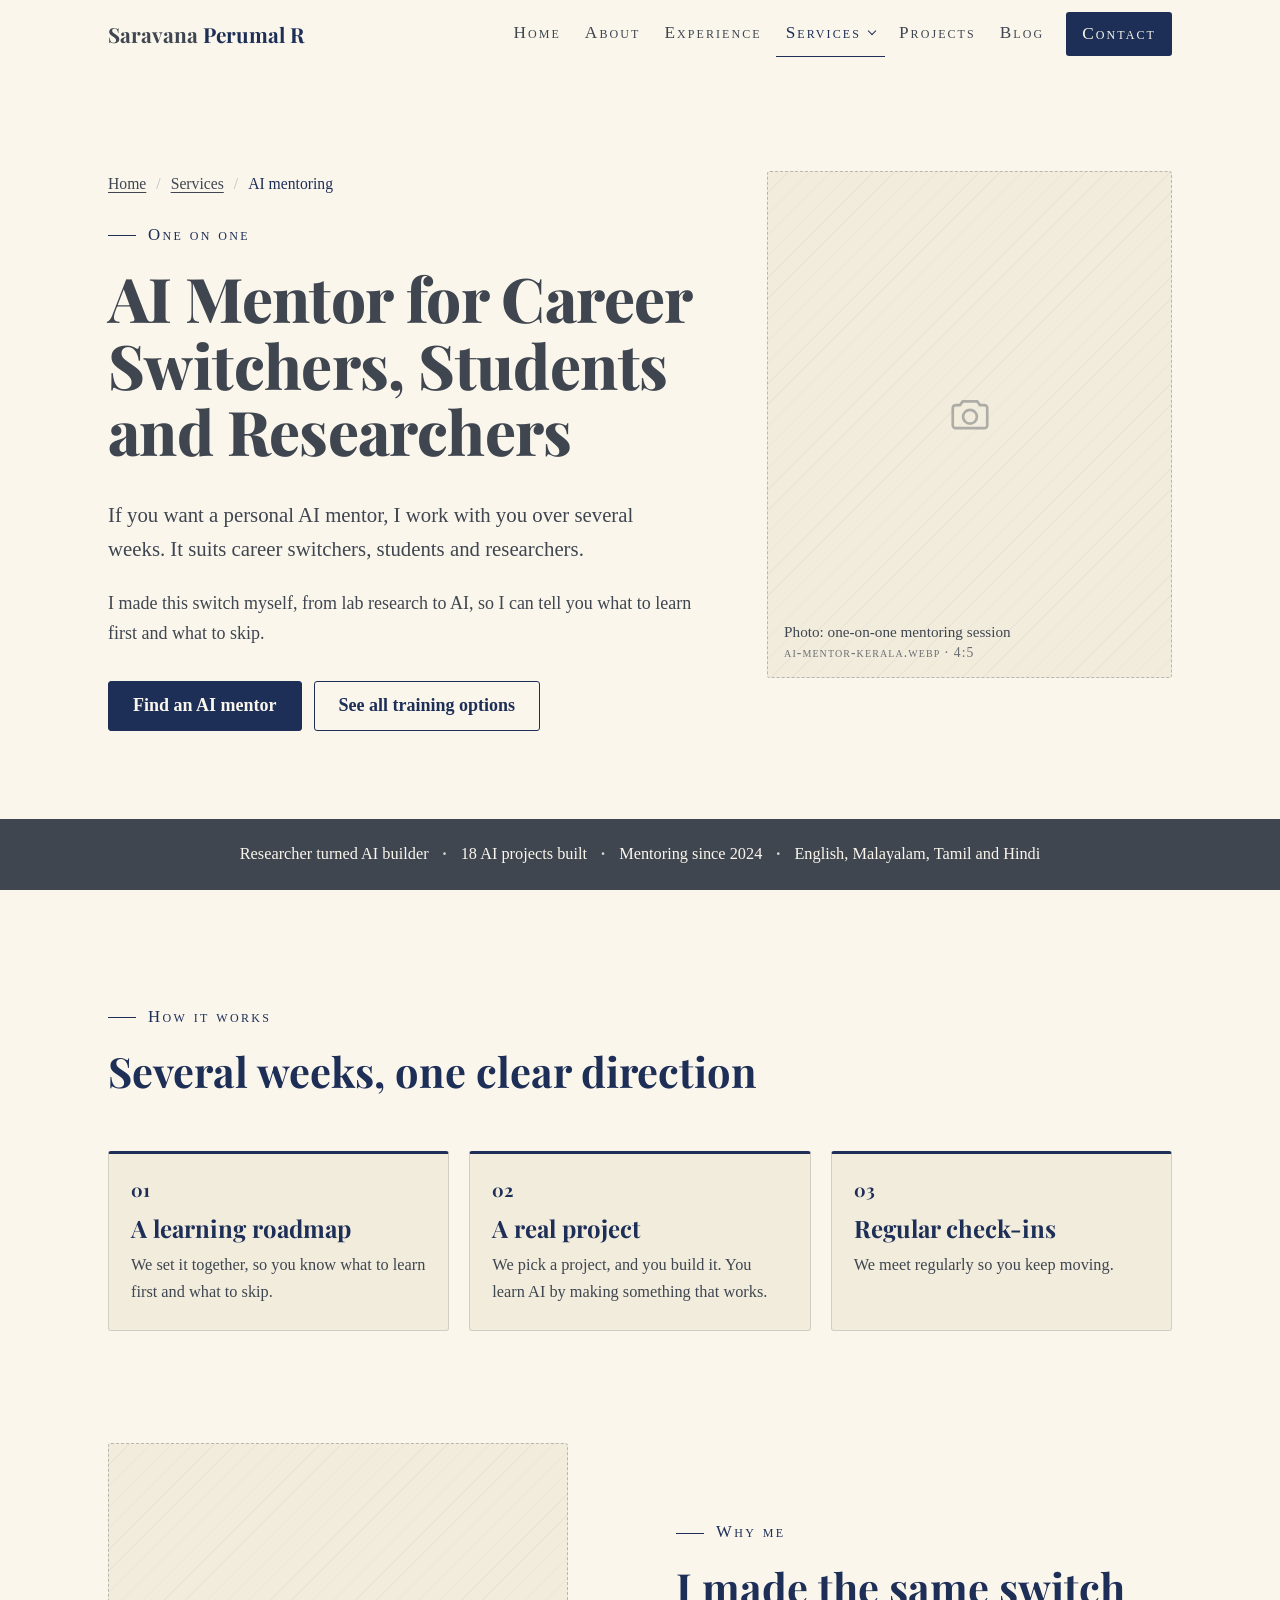
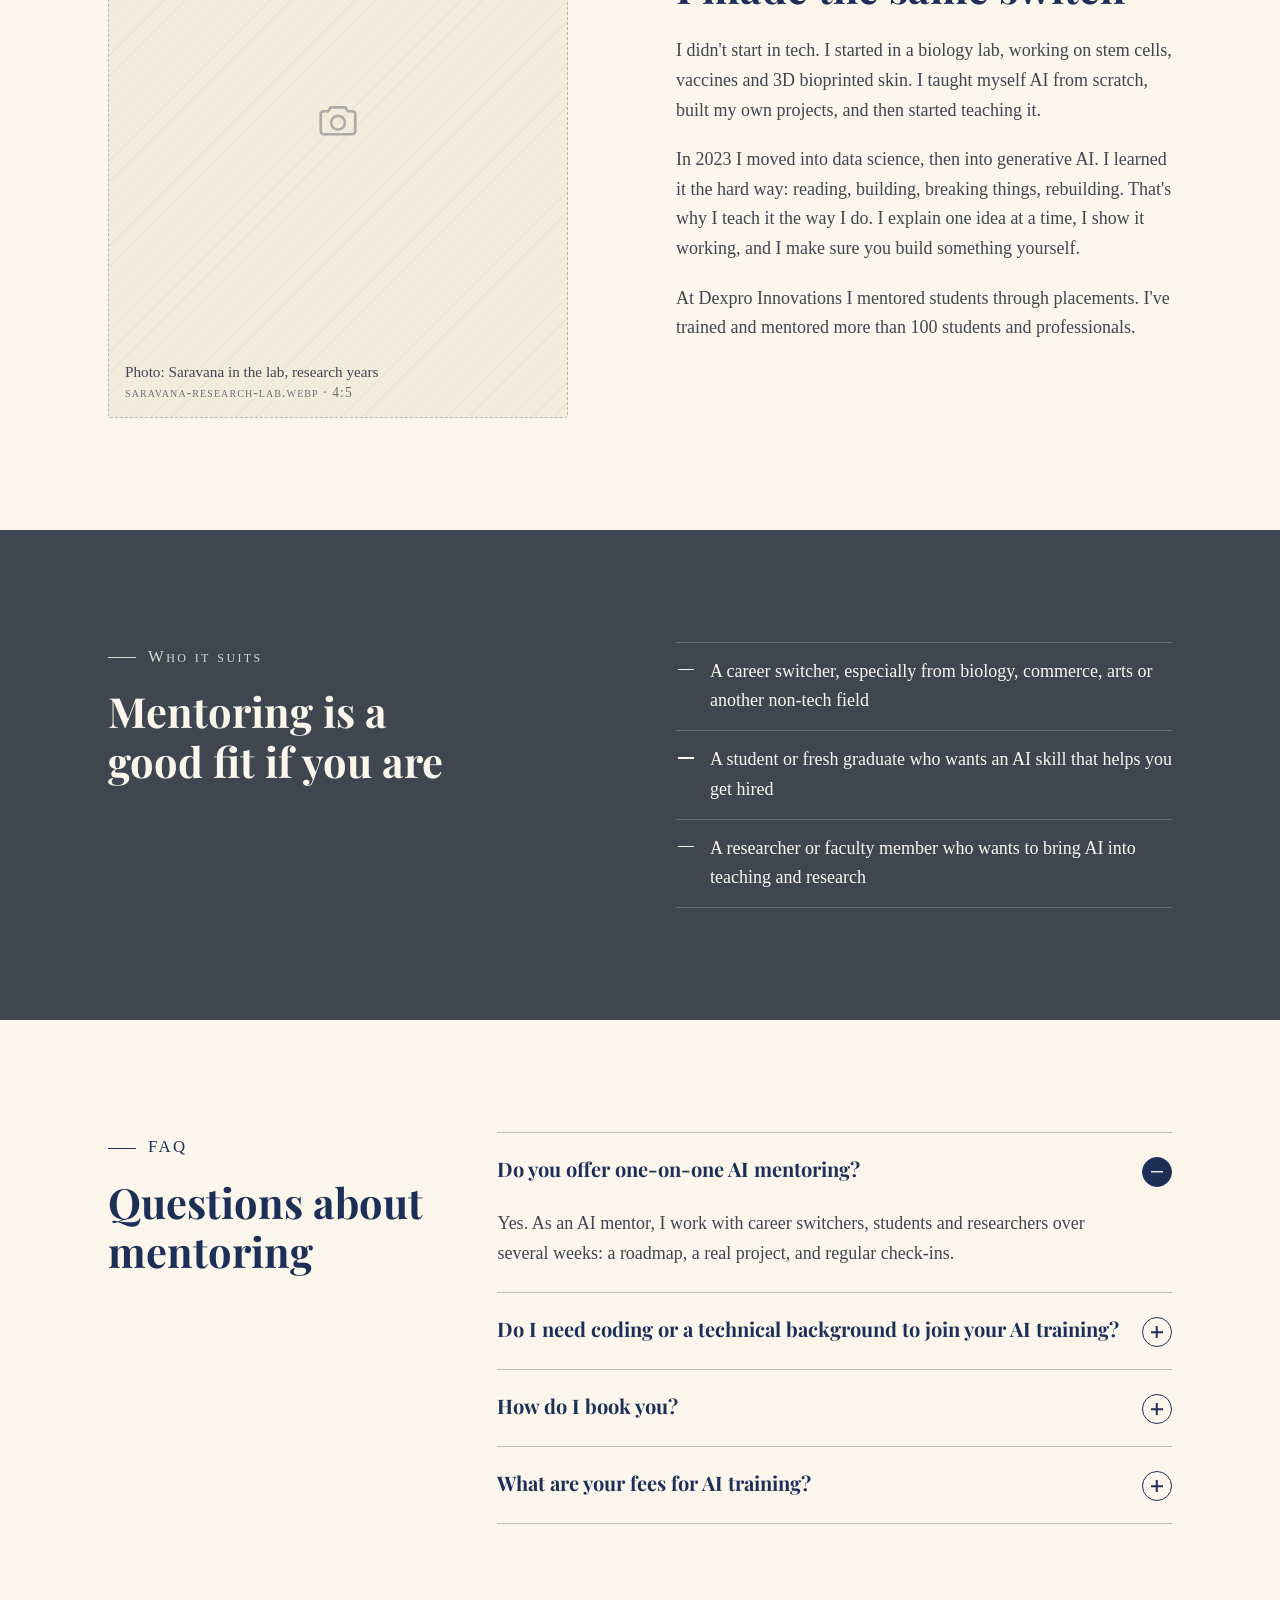
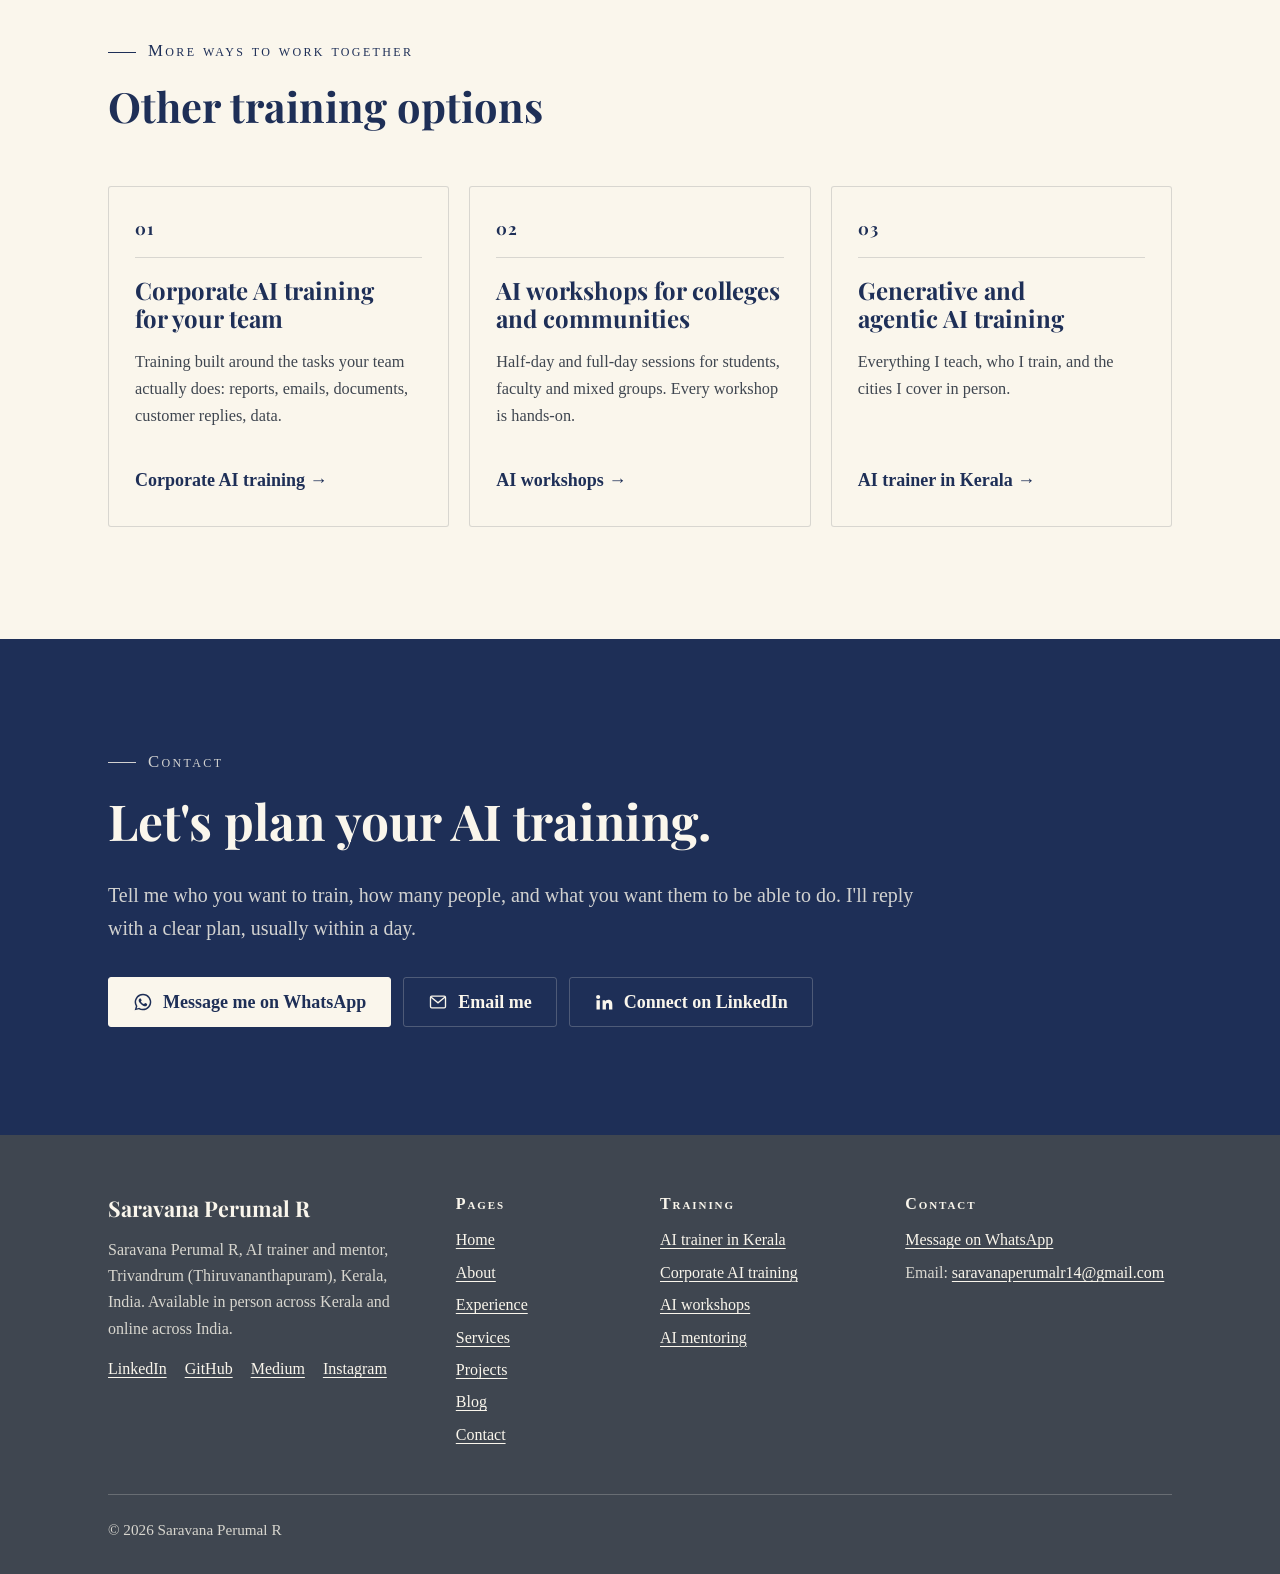
==== commit 1e864b73: "Add experience timeline and website MCP server Adds a dedicated experience page with a responsive ti" ====
--- a/ai-mentor/index.html
+++ b/ai-mentor/index.html
@@ -69,6 +69,7 @@
         <ul>
           <li><a href="../index.html">Home</a></li>
           <li><a href="../about.html">About</a></li>
+          <li><a href="../experience.html">Experience</a></li>
           <li class="has-sub">
             <a href="../services.html" class="is-active">Services</a>
             <ul class="sub-nav" aria-label="Service pages">
@@ -280,6 +281,7 @@
           <ul class="footer-list">
             <li><a href="../index.html">Home</a></li>
             <li><a href="../about.html">About</a></li>
+            <li><a href="../experience.html">Experience</a></li>
             <li><a href="../services.html">Services</a></li>
             <li><a href="../projects.html">Projects</a></li>
             <li><a href="../blog.html">Blog</a></li>
--- a/assets/css/styles.css
+++ b/assets/css/styles.css
@@ -1129,30 +1129,128 @@
 
 /* ---------- Experience timeline ---------- */
 
+/* Mobile: rail on the left, date above each card.
+   Desktop: date column | rail with dots | card. Date and role title share a baseline. */
 .timeline {
+  --tl-date: 190px;   /* date column width (desktop) */
+  --tl-gap: 56px;     /* space between date and card; the rail runs down its middle */
+  --tl-dot: 16px;
   list-style: none;
   margin: 0;
   padding: 0;
-  border-top: 1px solid var(--line-strong);
-}
-.timeline li {
+  max-width: 900px;
+}
+.timeline > li {
+  position: relative;
   display: grid;
-  gap: 4px 32px;
-  padding: 22px 0;
-  border-bottom: 1px solid var(--line-strong);
-}
-@media (min-width: 760px) {
-  .timeline li { grid-template-columns: 230px 1fr; }
-}
+  gap: 8px;
+  padding: 0 0 28px 36px;
+}
+.timeline > li:last-child { padding-bottom: 0; }
+
+/* Rail */
+.timeline > li::before {
+  content: "";
+  position: absolute;
+  left: calc(var(--tl-dot) / 2 - 1px);
+  top: 6px;
+  bottom: -6px;
+  width: 2px;
+  background: var(--line-strong);
+}
+.timeline > li:last-child::before { bottom: auto; height: 12px; }
+
+/* Dot */
+.timeline > li::after {
+  content: "";
+  position: absolute;
+  left: 0;
+  top: 4px;
+  width: var(--tl-dot);
+  height: var(--tl-dot);
+  border-radius: 50%;
+  background: var(--ivory);
+  border: 2px solid var(--ink);
+}
+.timeline > li.is-current::after {
+  background: var(--ink);
+  box-shadow: 0 0 0 5px rgba(30, 47, 87, 0.12);
+}
+
 .timeline-when {
   font-variant: small-caps;
-  letter-spacing: 0.1em;
-  font-weight: 700;
+  letter-spacing: 0.08em;
+  font-weight: 700;
+  font-size: 1rem;
+  line-height: 1.4;
   color: var(--ink);
-}
-.timeline h3 { margin: 0 0 0.2em; }
-.timeline-org { margin: 0 0 0.4em; font-style: italic; }
-.timeline p:last-child { margin-bottom: 0; }
+  white-space: nowrap;
+}
+
+.timeline-body {
+  background: var(--ivory-deep);
+  border: 1px solid var(--line);
+  border-radius: var(--radius);
+  padding: 18px 22px 20px;
+}
+.timeline > li.is-current .timeline-body { border-left: 3px solid var(--ink); }
+.timeline-body h3,
+.timeline-body h4 {
+  font-family: var(--font-head);
+  font-weight: 700;
+  color: var(--ink);
+  font-size: clamp(1.2rem, 1.08rem + 0.5vw, 1.4rem);
+  margin: 0 0 0.25em;
+  line-height: 1.25;
+}
+.timeline-body .tags { margin-top: 14px; }
+.timeline-body .timeline-desc { margin-top: 0.7em; font-size: 1.02rem; }
+
+/* Groups: AI & Data Science, Research & Life Sciences */
+.timeline-group + .timeline-group { margin-top: 56px; }
+.timeline-group-title {
+  font-family: var(--font-body);
+  font-variant: small-caps;
+  letter-spacing: 0.12em;
+  font-weight: 700;
+  font-size: 1.15rem;
+  color: var(--slate);
+  margin: 0 0 22px;
+  padding-bottom: 10px;
+  border-bottom: 1px solid var(--line-strong);
+  max-width: 900px;
+}
+@media (min-width: 760px) {
+  .timeline-group-title {
+    padding-left: calc(190px + 56px);  /* line up with the cards: --tl-date + --tl-gap */
+  }
+}.timeline-org { margin: 0; font-style: italic; font-size: 1.02rem; }
+.timeline-body p + p { margin-top: 0.7em; }
+.timeline-body p:last-child { margin-bottom: 0; }
+
+@media (min-width: 760px) {
+  .timeline > li {
+    grid-template-columns: var(--tl-date) minmax(0, 1fr);
+    column-gap: var(--tl-gap);
+    align-items: baseline;
+    padding: 0 0 32px;
+  }
+  .timeline-when {
+    text-align: right;
+    white-space: normal;
+  }
+  /* Rail and dot move to the middle of the gap, level with the role title */
+  .timeline > li::before {
+    left: calc(var(--tl-date) + var(--tl-gap) / 2 - 1px);
+    top: 30px;
+    bottom: -30px;
+  }
+  .timeline > li:last-child::before { display: none; }
+  .timeline > li::after {
+    left: calc(var(--tl-date) + var(--tl-gap) / 2 - var(--tl-dot) / 2);
+    top: 26px;
+  }
+}
 
 /* ---------- Tags ---------- */
 
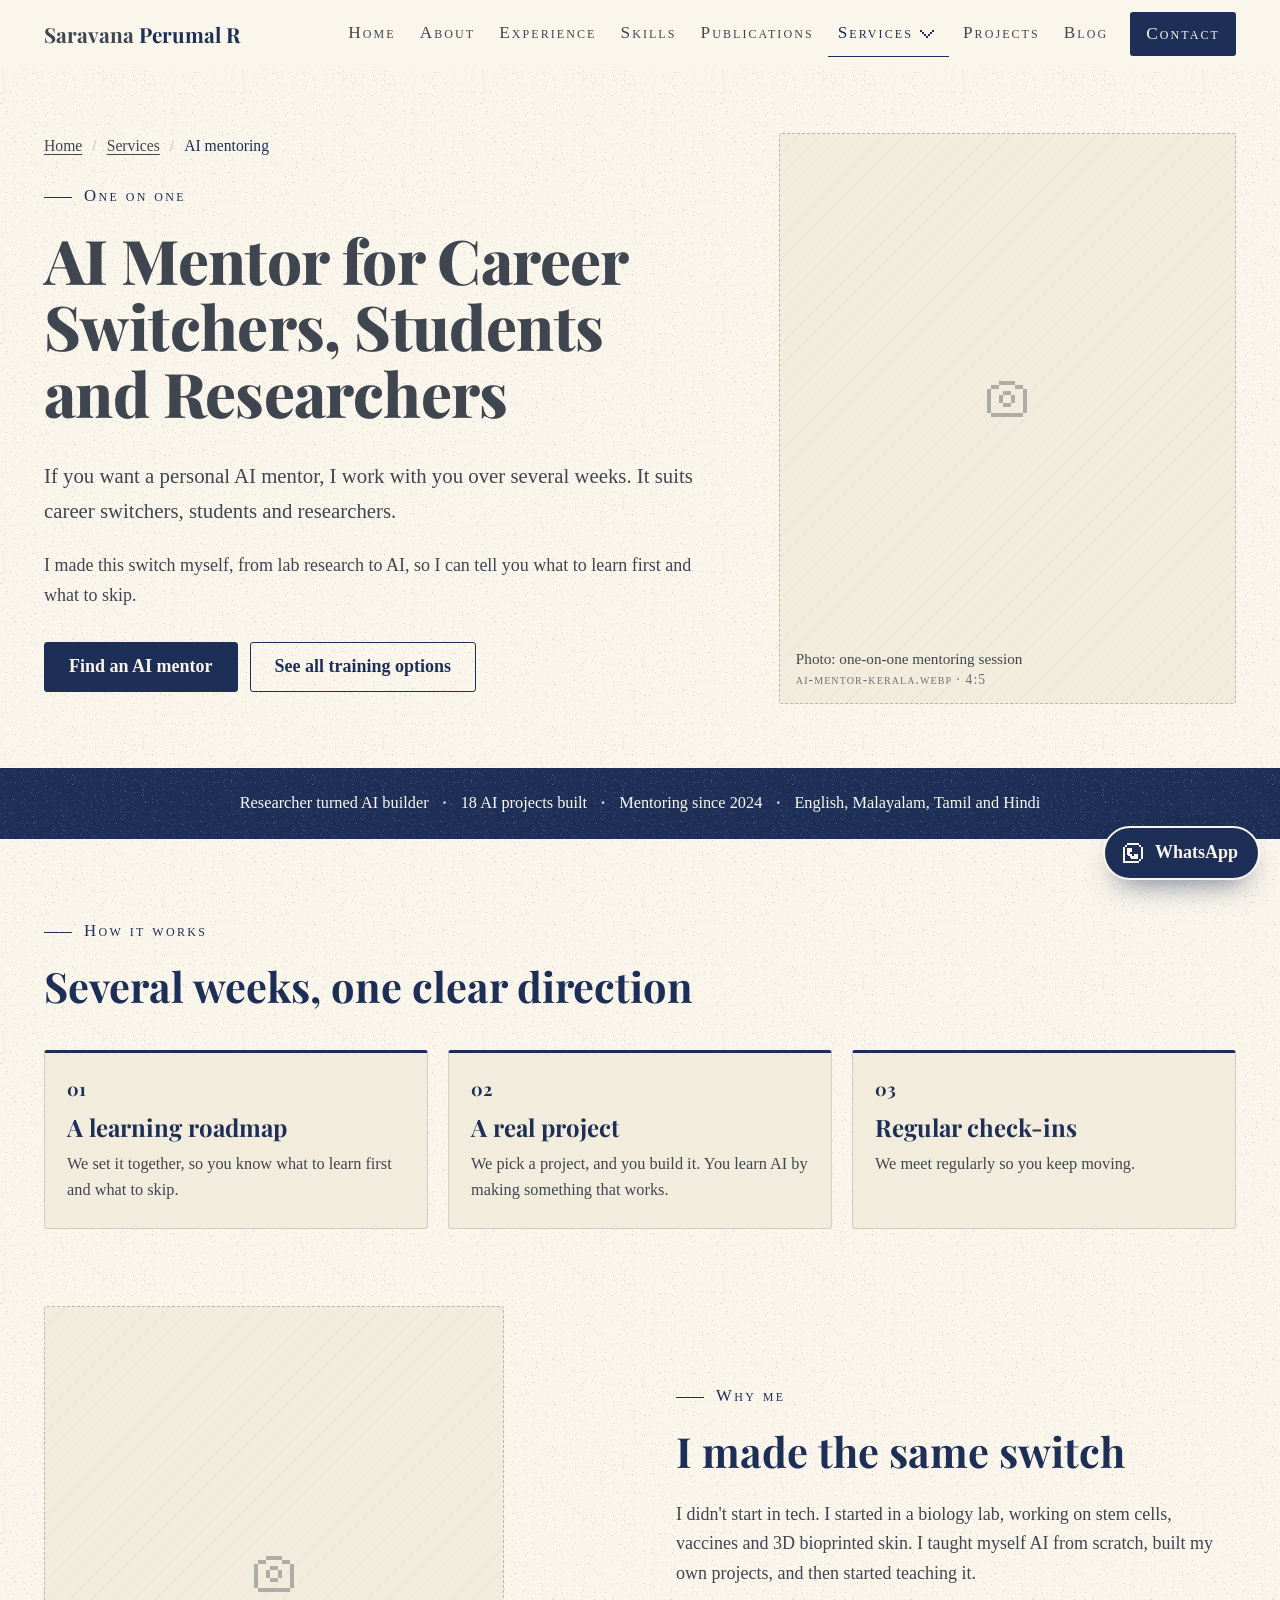
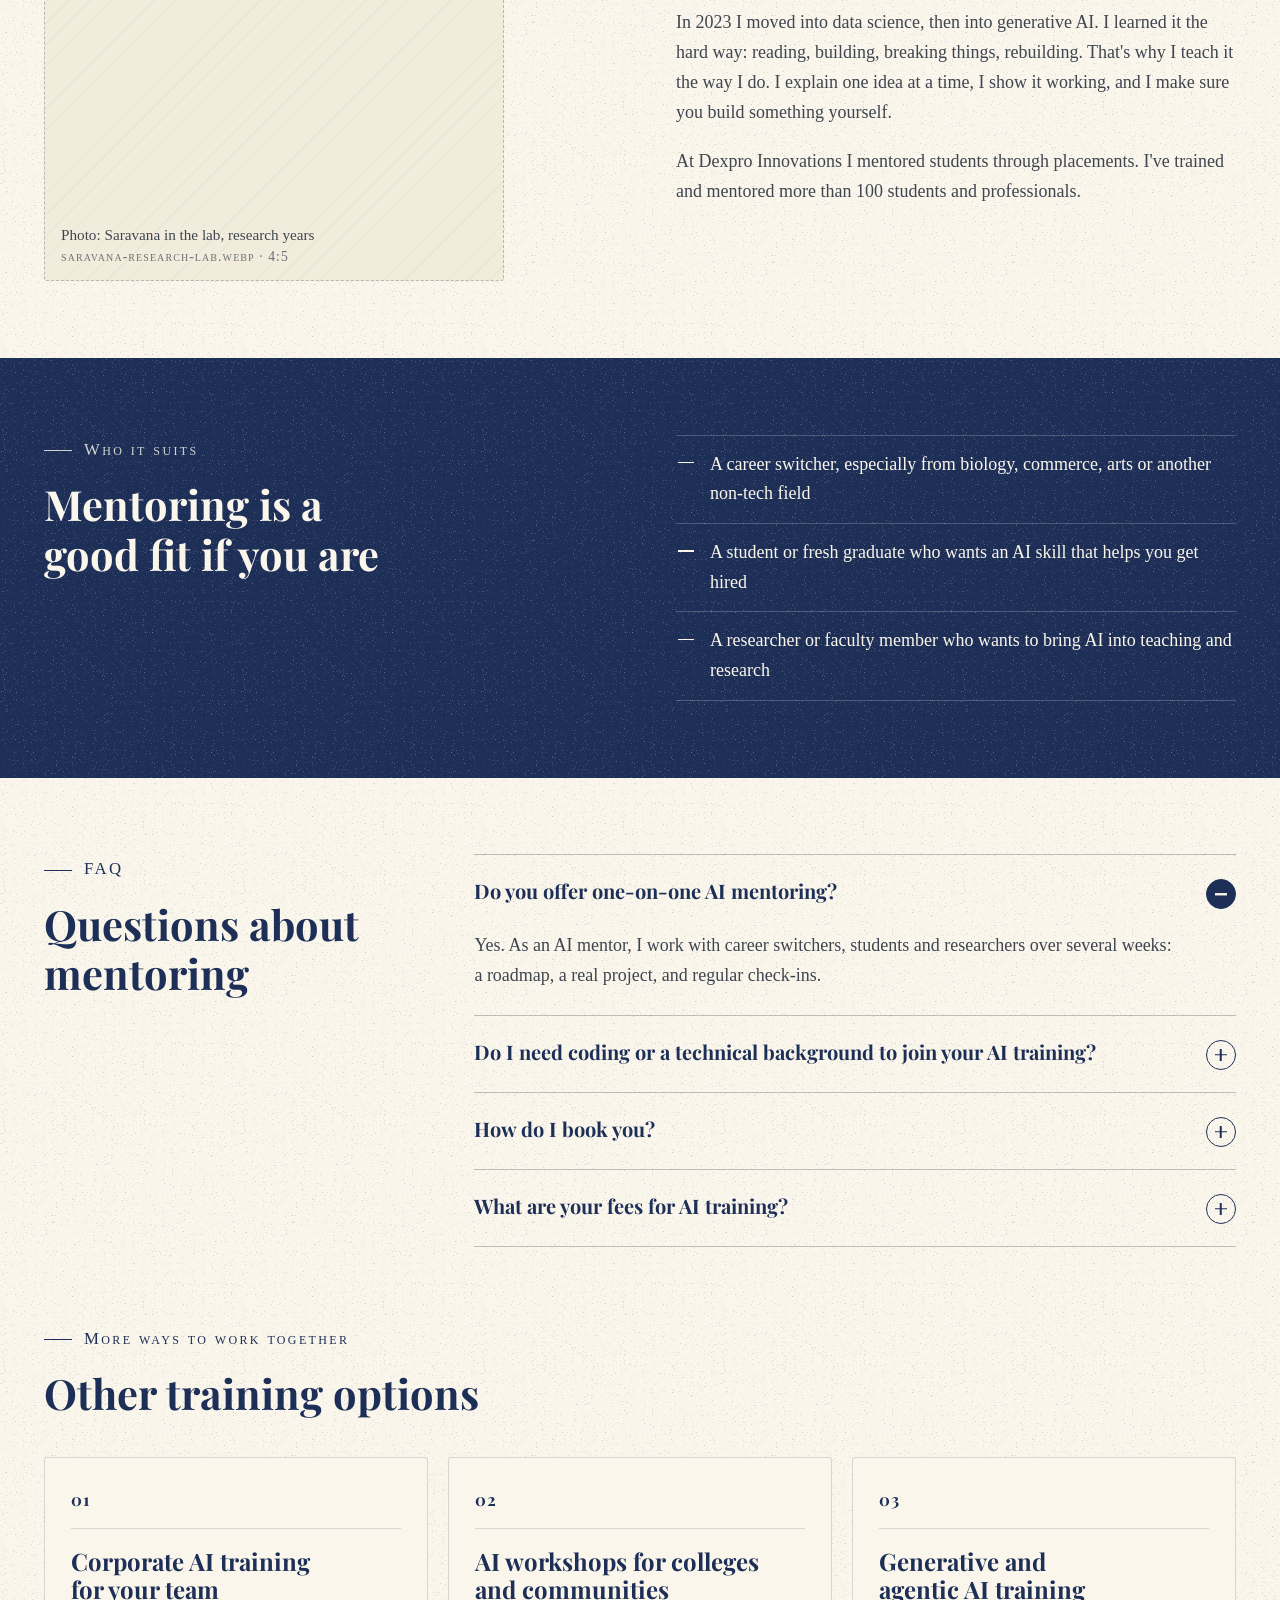
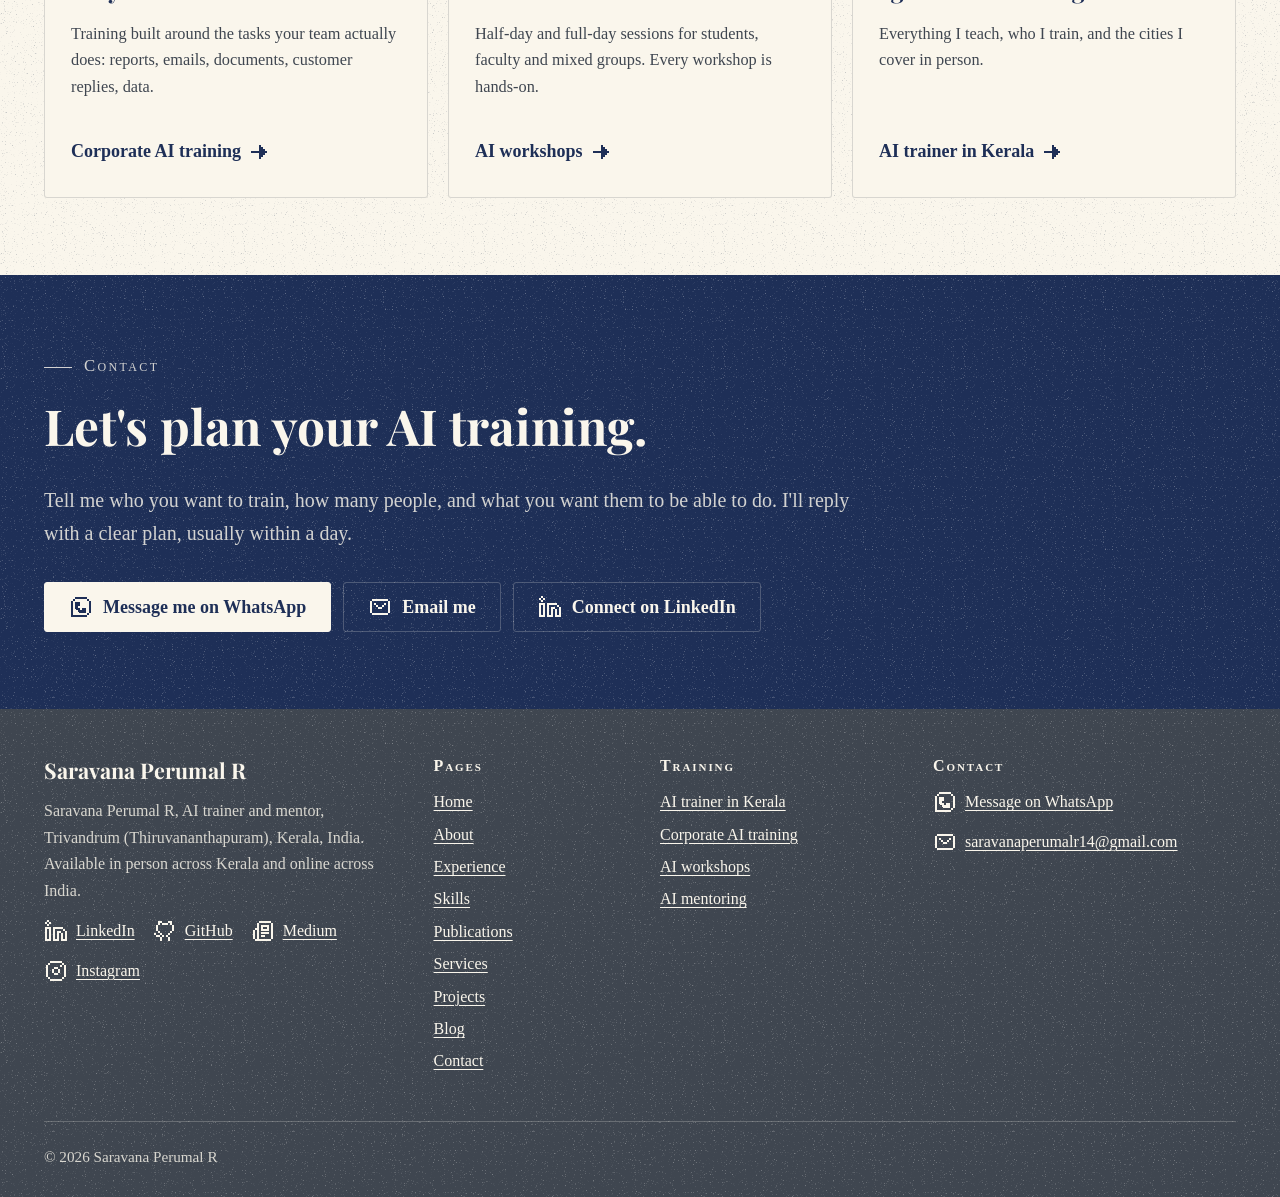
==== commit d6ea7100: "Add skills and publications pages, pixel icons and homepage learner section - Skills page: five focu" ====
--- a/ai-mentor/index.html
+++ b/ai-mentor/index.html
@@ -62,7 +62,7 @@
     <div class="container header-inner">
       <a class="brand" href="../index.html">Saravana <span>Perumal R</span></a>
       <button class="nav-toggle" type="button" aria-expanded="false" aria-controls="site-nav">
-        <span class="nav-toggle-bars" aria-hidden="true"></span>
+        <svg class="ico ico-menu nav-ico-open" viewBox="0 0 24 24" fill="currentColor" shape-rendering="crispEdges" aria-hidden="true" focusable="false"><path fill="currentColor" d="M20 18H4v-2h16zm0-5H4v-2h16zm0-5H4V6h16z"/></svg><svg class="ico ico-x nav-ico-close" viewBox="0 0 24 24" fill="currentColor" shape-rendering="crispEdges" aria-hidden="true" focusable="false"><path fill="currentColor" d="M7 19H5v-2h2zm12 0h-2v-2h2zM9 15v2H7v-2zm8 2h-2v-2h2zm-6-2H9v-2h2zm4 0h-2v-2h2zm-2-2h-2v-2h2zm-2-2H9V9h2zm4 0h-2V9h2zM9 9H7V7h2zm8 0h-2V7h2zM7 7H5V5h2zm12 0h-2V5h2z"/></svg>
         Menu
       </button>
       <nav class="site-nav" id="site-nav" aria-label="Main">
@@ -70,8 +70,10 @@
           <li><a href="../index.html">Home</a></li>
           <li><a href="../about.html">About</a></li>
           <li><a href="../experience.html">Experience</a></li>
+          <li><a href="../skills.html">Skills</a></li>
+          <li><a href="../publications.html">Publications</a></li>
           <li class="has-sub">
-            <a href="../services.html" class="is-active">Services</a>
+            <a href="../services.html" class="is-active">Services<svg class="ico ico-chevron-down nav-chevron" viewBox="0 0 24 24" fill="currentColor" shape-rendering="crispEdges" aria-hidden="true" focusable="false"><path fill="currentColor" d="M13 16h-2v-2h2zm-2-2H9v-2h2zm4 0h-2v-2h2zm-6-2H7v-2h2zm8 0h-2v-2h2zM7 10H5V8h2zm12 0h-2V8h2z"/></svg></a>
             <ul class="sub-nav" aria-label="Service pages">
               <li><a href="../ai-trainer-in-kerala/index.html">AI trainer in Kerala</a></li>
               <li><a href="../corporate-ai-training/index.html">Corporate AI training</a></li>
@@ -109,7 +111,7 @@
         </div>
         <div class="hero-media">
           <!-- IMAGE (hero, no lazy-load): <img class="photo photo--portrait" src="../assets/img/ai-mentor-kerala.webp" width="800" height="1000" alt="Saravana Perumal R mentoring a student one on one" fetchpriority="high"> -->
-          <div class="img-slot img-slot--portrait" aria-hidden="true">
+          <div class="img-slot img-slot--portrait" aria-hidden="true"><svg class="ico ico-camera img-slot-ico ico-48" viewBox="0 0 24 24" fill="currentColor" shape-rendering="crispEdges" aria-hidden="true" focusable="false"><path fill="currentColor" d="M4 5h4v2H4zm4-2h8v2H8zm8 2h4v2h-4zM2 7h2v12H2zm2 12h16v2H4zM20 7h2v12h-2zM10 8h4v2h-4zm0 6h4v2h-4zm-2-4h2v4H8zm6 0h2v4h-2z"/></svg>
             <p class="img-slot-label">Photo: one-on-one mentoring session<small>ai-mentor-kerala.webp · 4:5</small></p>
           </div>
         </div>
@@ -160,7 +162,7 @@
           <p>At Dexpro Innovations I mentored students through placements. I've trained and mentored more than 100 students and professionals.</p>
         </div>
         <!-- IMAGE: <img class="photo photo--portrait" src="../assets/img/saravana-research-lab.webp" width="800" height="1000" alt="Saravana Perumal R during his research years, before moving into AI" loading="lazy"> -->
-        <div class="img-slot img-slot--portrait reveal" aria-hidden="true" style="max-width:460px">
+        <div class="img-slot img-slot--portrait reveal" aria-hidden="true" style="max-width:460px"><svg class="ico ico-camera img-slot-ico ico-48" viewBox="0 0 24 24" fill="currentColor" shape-rendering="crispEdges" aria-hidden="true" focusable="false"><path fill="currentColor" d="M4 5h4v2H4zm4-2h8v2H8zm8 2h4v2h-4zM2 7h2v12H2zm2 12h16v2H4zM20 7h2v12h-2zM10 8h4v2h-4zm0 6h4v2h-4zm-2-4h2v4H8zm6 0h2v4h-2z"/></svg>
           <p class="img-slot-label">Photo: Saravana in the lab, research years<small>saravana-research-lab.webp · 4:5</small></p>
         </div>
       </div>
@@ -220,17 +222,17 @@
           <li class="service reveal">
             <h3>Corporate AI training for your team</h3>
             <p>Training built around the tasks your team actually does: reports, emails, documents, customer replies, data.</p>
-            <a class="service-link" href="../corporate-ai-training/index.html">Corporate AI training</a>
+            <a class="service-link" href="../corporate-ai-training/index.html">Corporate AI training<svg class="ico ico-arrow-right" viewBox="0 0 24 24" fill="currentColor" shape-rendering="crispEdges" aria-hidden="true" focusable="false"><g fill="currentColor"><path d="M4 11v2h16v-2zm12 2v2h2v-2zm-2 2v2h2v-2zm-2 2v2h2v-2zm4-6V9h2v2z"/><path d="M14 15V7h2v8zm-2 2V5h2v12z"/></g></svg></a>
           </li>
           <li class="service reveal">
             <h3>AI workshops for colleges and communities</h3>
             <p>Half-day and full-day sessions for students, faculty and mixed groups. Every workshop is hands-on.</p>
-            <a class="service-link" href="../ai-workshops/index.html">AI workshops</a>
+            <a class="service-link" href="../ai-workshops/index.html">AI workshops<svg class="ico ico-arrow-right" viewBox="0 0 24 24" fill="currentColor" shape-rendering="crispEdges" aria-hidden="true" focusable="false"><g fill="currentColor"><path d="M4 11v2h16v-2zm12 2v2h2v-2zm-2 2v2h2v-2zm-2 2v2h2v-2zm4-6V9h2v2z"/><path d="M14 15V7h2v8zm-2 2V5h2v12z"/></g></svg></a>
           </li>
           <li class="service reveal">
             <h3>Generative and agentic AI training</h3>
             <p>Everything I teach, who I train, and the cities I cover in person.</p>
-            <a class="service-link" href="../ai-trainer-in-kerala/index.html">AI trainer in Kerala</a>
+            <a class="service-link" href="../ai-trainer-in-kerala/index.html">AI trainer in Kerala<svg class="ico ico-arrow-right" viewBox="0 0 24 24" fill="currentColor" shape-rendering="crispEdges" aria-hidden="true" focusable="false"><g fill="currentColor"><path d="M4 11v2h16v-2zm12 2v2h2v-2zm-2 2v2h2v-2zm-2 2v2h2v-2zm4-6V9h2v2z"/><path d="M14 15V7h2v8zm-2 2V5h2v12z"/></g></svg></a>
           </li>
         </ul>
       </div>
@@ -244,15 +246,15 @@
           <p>Tell me who you want to train, how many people, and what you want them to be able to do. I'll reply with a clear plan, usually within a day.</p>
           <div class="btn-row">
             <a class="btn btn--light" href="https://wa.me/917012753018?text=Hi%20Saravana%2C%20I%27m%20looking%20for%20an%20AI%20mentor.%20My%20background%3A%20%20My%20goal%3A%20" target="_blank" rel="noopener">
-              <svg viewBox="0 0 24 24" aria-hidden="true" fill="currentColor"><path d="M12 2a10 10 0 0 0-8.6 15.1L2 22l5-1.3A10 10 0 1 0 12 2Zm0 18.2a8.2 8.2 0 0 1-4.2-1.1l-.3-.2-3 .8.8-2.9-.2-.3A8.2 8.2 0 1 1 12 20.2Zm4.5-6.1c-.2-.1-1.5-.7-1.7-.8-.2-.1-.4-.1-.6.1l-.8 1c-.1.2-.3.2-.5.1a6.7 6.7 0 0 1-3.3-2.9c-.2-.4.2-.4.7-1.3.1-.2 0-.3 0-.4l-.8-1.8c-.2-.5-.4-.4-.6-.4h-.5c-.2 0-.4.1-.7.3a2.8 2.8 0 0 0-.9 2.1 4.9 4.9 0 0 0 1 2.6 11.2 11.2 0 0 0 4.3 3.8c1.6.7 2.2.7 3 .6.5-.1 1.5-.6 1.7-1.2.2-.6.2-1.1.2-1.2-.1-.1-.3-.2-.5-.3Z"/></svg>
+              <svg class="ico ico-whatsapp" viewBox="0 0 24 24" fill="currentColor" shape-rendering="crispEdges" aria-hidden="true" focusable="false"><path fill="currentColor" d="M4 20h14v2H2V6h2zm16 0h-2v-2h2zm-9-9H9v2h2v2h2v-2h4v5h-7v-1H9v-2H7v-1H6V7h5zm11 7h-2V6h2zM6 6H4V4h2zm14 0h-2V4h2zm-2-2H6V2h12z"/></svg>
               Message me on WhatsApp
             </a>
             <a class="btn btn--outline-light" href="mailto:saravanaperumalr14@gmail.com?subject=AI%20mentoring%20enquiry">
-              <svg viewBox="0 0 24 24" aria-hidden="true" fill="none" stroke="currentColor" stroke-width="1.6"><rect x="3" y="5" width="18" height="14" rx="1.5"/><path d="m3.5 6 8.5 7 8.5-7"/></svg>
+              <svg class="ico ico-mail" viewBox="0 0 24 24" fill="currentColor" shape-rendering="crispEdges" aria-hidden="true" focusable="false"><path fill="currentColor" d="M6 8h2v2H6zm2 2h2v2H8zm10-2h-2v2h2zm-2 2h-2v2h2zm-6 2h4v2h-4zM2 6h2v12H2zm18 0h2v12h-2zM4 4h16v2H4zm0 14h16v2H4z"/></svg>
               Email me
             </a>
             <a class="btn btn--outline-light" href="https://www.linkedin.com/in/saravana-perumal-r-04b368288" target="_blank" rel="noopener">
-              <svg viewBox="0 0 24 24" aria-hidden="true" fill="currentColor"><path d="M4.98 3.5a2.5 2.5 0 1 1 0 5 2.5 2.5 0 0 1 0-5ZM3 9.75h4V21H3V9.75Zm6.5 0h3.8v1.6h.1c.5-1 1.8-2 3.8-2 4 0 4.8 2.6 4.8 6V21h-4v-5c0-1.2 0-2.8-1.7-2.8s-2 1.3-2 2.7V21h-4V9.75Z"/></svg>
+              <svg class="ico ico-linkedin" viewBox="0 0 24 24" fill="currentColor" shape-rendering="crispEdges" aria-hidden="true" focusable="false"><path fill="currentColor" d="M7 22H1V8h6zm12-12h-8v10h2v-8h4v2h-2v8H9V8h10zm4 12h-6v-8h2v6h2v-8h2zM3 20h2V10H3zm18-8h-2v-2h2zM5 7H3V5h2zM3 5H1V3h2zm4 0H5V3h2zM5 3H3V1h2z"/></svg>
               Connect on LinkedIn
             </a>
           </div>
@@ -270,10 +272,10 @@
             <p>Saravana Perumal R, AI trainer and mentor, Trivandrum (Thiruvananthapuram), Kerala, India. Available in person across Kerala and online across India.</p>
           </address>
           <ul class="footer-social">
-            <li><a href="https://www.linkedin.com/in/saravana-perumal-r-04b368288" target="_blank" rel="noopener">LinkedIn</a></li>
-            <li><a href="https://github.com/saravanagithub14" target="_blank" rel="noopener">GitHub</a></li>
-            <li><a href="https://medium.com/@mynamesaravanaperumal" target="_blank" rel="noopener">Medium</a></li>
-            <li><a href="https://www.instagram.com/prof_ds_" target="_blank" rel="noopener">Instagram</a></li>
+            <li><a class="with-ico" href="https://www.linkedin.com/in/saravana-perumal-r-04b368288" target="_blank" rel="noopener"><svg class="ico ico-linkedin" viewBox="0 0 24 24" fill="currentColor" shape-rendering="crispEdges" aria-hidden="true" focusable="false"><path fill="currentColor" d="M7 22H1V8h6zm12-12h-8v10h2v-8h4v2h-2v8H9V8h10zm4 12h-6v-8h2v6h2v-8h2zM3 20h2V10H3zm18-8h-2v-2h2zM5 7H3V5h2zM3 5H1V3h2zm4 0H5V3h2zM5 3H3V1h2z"/></svg>LinkedIn</a></li>
+            <li><a class="with-ico" href="https://github.com/saravanagithub14" target="_blank" rel="noopener"><svg class="ico ico-github" viewBox="0 0 24 24" fill="currentColor" shape-rendering="crispEdges" aria-hidden="true" focusable="false"><path fill="currentColor" d="M5 2h4v2H7v2H5zm0 10H3V6h2zm2 2H5v-2h2zm2 2v-2H7v2H3v-2H1v2h2v2h4v4h2v-4h2v-2zm0 0v2H7v-2zm6-12v2H9V4zm4 2h-2V4h-2V2h4zm0 6V6h2v6zm-2 2v-2h2v2zm-2 2v-2h2v2zm0 2h-2v-2h2zm0 0h2v4h-2z"/></svg>GitHub</a></li>
+            <li><a class="with-ico" href="https://medium.com/@mynamesaravanaperumal" target="_blank" rel="noopener"><svg class="ico ico-medium" viewBox="0 0 24 24" fill="currentColor" shape-rendering="crispEdges" aria-hidden="true" focusable="false"><path fill="currentColor" d="M8 2h12v2H8zM6 4h2v16H6zm14 0h2v16h-2zM4 20h16v2H4zm-2-9h2v9H2zm2-2h2v2H4zm6-3h8v2h-8zm0 4h8v2h-8zm0-2h2v2h-2zm6 0h2v2h-2zm-6 5h8v2h-8zm0 3h4v2h-4z"/></svg>Medium</a></li>
+            <li><a class="with-ico" href="https://www.instagram.com/prof_ds_" target="_blank" rel="noopener"><svg class="ico ico-instagram" viewBox="0 0 24 24" fill="currentColor" shape-rendering="crispEdges" aria-hidden="true" focusable="false"><path fill="currentColor" d="M18 22H6v-2h12zM6 20H4v-2h2zm14 0h-2v-2h2zM4 18H2V6h2zm18 0h-2V6h2zm-8-2h-4v-2h4zm-4-2H8v-4h2zm6 0h-2v-4h2zm-2-4h-4V8h4zm4-2h-2V6h2zM6 6H4V4h2zm14 0h-2V4h2zm-2-2H6V2h12z"/></svg>Instagram</a></li>
           </ul>
         </div>
         <div>
@@ -282,6 +284,8 @@
             <li><a href="../index.html">Home</a></li>
             <li><a href="../about.html">About</a></li>
             <li><a href="../experience.html">Experience</a></li>
+            <li><a href="../skills.html">Skills</a></li>
+            <li><a href="../publications.html">Publications</a></li>
             <li><a href="../services.html">Services</a></li>
             <li><a href="../projects.html">Projects</a></li>
             <li><a href="../blog.html">Blog</a></li>
@@ -300,13 +304,14 @@
         <div>
           <p class="footer-label">Contact</p>
           <ul class="footer-list">
-            <li><a href="https://wa.me/917012753018" target="_blank" rel="noopener">Message on WhatsApp</a></li>
-            <li>Email: <a href="mailto:saravanaperumalr14@gmail.com">saravanaperumalr14@gmail.com</a></li>
+            <li><a class="with-ico" href="https://wa.me/917012753018" target="_blank" rel="noopener"><svg class="ico ico-whatsapp" viewBox="0 0 24 24" fill="currentColor" shape-rendering="crispEdges" aria-hidden="true" focusable="false"><path fill="currentColor" d="M4 20h14v2H2V6h2zm16 0h-2v-2h2zm-9-9H9v2h2v2h2v-2h4v5h-7v-1H9v-2H7v-1H6V7h5zm11 7h-2V6h2zM6 6H4V4h2zm14 0h-2V4h2zm-2-2H6V2h12z"/></svg>Message on WhatsApp</a></li>
+            <li><a class="with-ico" href="mailto:saravanaperumalr14@gmail.com"><svg class="ico ico-mail" viewBox="0 0 24 24" fill="currentColor" shape-rendering="crispEdges" aria-hidden="true" focusable="false"><path fill="currentColor" d="M6 8h2v2H6zm2 2h2v2H8zm10-2h-2v2h2zm-2 2h-2v2h2zm-6 2h4v2h-4zM2 6h2v12H2zm18 0h2v12h-2zM4 4h16v2H4zm0 14h16v2H4z"/></svg>saravanaperumalr14@gmail.com</a></li>
           </ul>
         </div>
       </div>
       <p class="footer-base">&copy; <span data-year>2026</span> Saravana Perumal R</p>
     </div>
   </footer>
+  <a class="wa-float" href="https://wa.me/917012753018?text=Hi%20Saravana%2C%20I%27d%20like%20to%20know%20more%20about%20your%20AI%20training." target="_blank" rel="noopener" aria-label="Message Saravana on WhatsApp"><svg class="ico ico-whatsapp" viewBox="0 0 24 24" fill="currentColor" shape-rendering="crispEdges" aria-hidden="true" focusable="false"><path fill="currentColor" d="M4 20h14v2H2V6h2zm16 0h-2v-2h2zm-9-9H9v2h2v2h2v-2h4v5h-7v-1H9v-2H7v-1H6V7h5zm11 7h-2V6h2zM6 6H4V4h2zm14 0h-2V4h2zm-2-2H6V2h12z"/></svg><span class="wa-float-label">WhatsApp</span></a>
 </body>
 </html>
--- a/assets/css/styles.css
+++ b/assets/css/styles.css
@@ -20,14 +20,16 @@
   --font-head: "Playfair Display", Georgia, "Times New Roman", serif;
   --font-body: "Tinos", "Times New Roman", Times, serif;
 
-  --container: 1120px;
+  --container: 1240px;
+  --space-section: clamp(40px, 6vw, 80px);   /* vertical space around each section */
+  --space-tight: clamp(32px, 4.5vw, 52px);
   --gutter: 16px;
   --radius: 3px;
   --header-h: 68px;
 }
 
 @media (min-width: 640px) {
-  :root { --gutter: 28px; }
+  :root { --gutter: 24px; }
 }
 
 /* ---------- Base ---------- */
@@ -140,6 +142,16 @@
   margin-right: 12px;
 }
 
+/* ---------- Pixel icons (tools/icons.py) ----------
+   Pixelarticons, MIT. Inline SVG on a 24x24 grid, coloured by currentColor.
+   Shown at 24px or 48px only, so the pixels stay crisp. */
+
+.ico { display: block; width: 1em; height: 1em; flex-shrink: 0; }
+svg.ico { font-size: 24px; }
+svg.ico.ico-48 { font-size: 48px; }
+.with-ico { display: inline-flex; align-items: center; gap: 8px; }
+.contact-list .contact-label { display: flex; align-items: center; gap: 8px; }
+
 /* ---------- Buttons ---------- */
 
 .btn {
@@ -175,7 +187,7 @@
 .btn--outline-light { background: transparent; color: var(--ivory); border-color: var(--line-on-dark); }
 .btn--outline-light:hover { border-color: var(--ivory); background: rgba(250, 246, 236, 0.08); }
 
-.btn svg { width: 20px; height: 20px; flex: none; }
+.btn .ico { margin: -2px 0; }   /* 24px pixel icon inside the 50px button */
 
 .btn-row {
   display: flex;
@@ -275,25 +287,11 @@
   font-size: 1.05rem;
   cursor: pointer;
 }
-.nav-toggle-bars,
-.nav-toggle-bars::before,
-.nav-toggle-bars::after {
-  display: block;
-  width: 18px;
-  height: 1.5px;
-  background: currentColor;
-  transition: transform 0.2s ease, opacity 0.2s ease;
-}
-.nav-toggle-bars { position: relative; }
-.nav-toggle-bars::before,
-.nav-toggle-bars::after { content: ""; position: absolute; left: 0; }
-.nav-toggle-bars::before { top: -6px; }
-.nav-toggle-bars::after { top: 6px; }
-.nav-toggle[aria-expanded="true"] .nav-toggle-bars { background: transparent; }
-.nav-toggle[aria-expanded="true"] .nav-toggle-bars::before { transform: translateY(6px) rotate(45deg); }
-.nav-toggle[aria-expanded="true"] .nav-toggle-bars::after { transform: translateY(-6px) rotate(-45deg); }
-
-@media (max-width: 1099px) {
+.nav-toggle .nav-ico-close { display: none; }
+.nav-toggle[aria-expanded="true"] .nav-ico-open { display: none; }
+.nav-toggle[aria-expanded="true"] .nav-ico-close { display: block; }
+
+@media (max-width: 1199px) {
   .js .nav-toggle { display: inline-flex; }
 
   .js .site-nav {
@@ -336,19 +334,9 @@
 /* ---------- Services dropdown ---------- */
 
 .site-nav .has-sub { position: relative; }
-.site-nav .has-sub > a::after {
-  content: "";
-  display: inline-block;
-  width: 6px;
-  height: 6px;
-  margin-left: 8px;
-  border-right: 1.5px solid currentColor;
-  border-bottom: 1.5px solid currentColor;
-  transform: rotate(45deg);
-  vertical-align: 0.22em;
-}
-
-@media (min-width: 1100px) {
+.site-nav .has-sub > a { display: flex; align-items: center; gap: 2px; }
+
+@media (min-width: 1200px) {
   .site-nav .sub-nav {
     position: absolute;
     top: 100%;
@@ -386,23 +374,23 @@
   }
 }
 
-@media (max-width: 1099px) {
+@media (max-width: 1199px) {
   .site-nav .sub-nav {
     display: flex;
     padding: 0 0 0 20px;
   }
   .site-nav .sub-nav a { font-size: 1.05rem; padding: 12px 4px; }
-  .site-nav .has-sub > a::after { display: none; }
+  .site-nav .nav-chevron { display: none; }
   html:not(.js) .site-nav .sub-nav { display: none; }
 }
 
 /* ---------- Sections ---------- */
 
-.section { padding: clamp(64px, 9vw, 112px) 0; }
-.section--tight { padding: clamp(48px, 6vw, 72px) 0; }
+.section { padding: var(--space-section) 0; }
+.section--tight { padding: var(--space-tight) 0; }
 
 .section--dark {
-  background: var(--slate);
+  background: var(--ink);             /* dark bands are ink blue; slate is kept for the footer */
   color: var(--ivory);
 }
 .section--dark h2,
@@ -410,12 +398,12 @@
 .section--dark a { color: var(--ivory); }
 .section--dark .eyebrow { color: var(--ivory-muted); }
 
-.section-head { max-width: 760px; margin-bottom: clamp(36px, 5vw, 56px); }
+.section-head { max-width: 760px; margin-bottom: clamp(24px, 3.5vw, 40px); }
 .section-head p { font-size: 1.1rem; }
 
 /* ---------- Hero ---------- */
 
-.hero { padding: clamp(48px, 8vw, 104px) 0 clamp(48px, 7vw, 88px); }
+.hero { padding: clamp(36px, 5vw, 72px) 0 clamp(36px, 5vw, 64px); }
 
 .hero-grid {
   display: grid;
@@ -434,6 +422,27 @@
 }
 
 .hero .btn-row { margin-top: 2rem; }
+
+/* Homepage hero: who can learn AI */
+.audience {
+  list-style: none;
+  display: flex;
+  flex-wrap: wrap;
+  gap: 8px;
+  margin: -0.2em 0 1.4em;
+  padding: 0;
+}
+.audience li {
+  padding: 4px 14px;
+  border: 1.5px solid var(--ink);
+  border-radius: 999px;
+  font-variant: small-caps;
+  letter-spacing: 0.08em;
+  font-weight: 700;
+  font-size: 0.98rem;
+  color: var(--ink);
+  background: var(--ivory);
+}
 
 .journey {
   position: relative;
@@ -495,7 +504,7 @@
 
 /* Trust line */
 .trust {
-  background: var(--slate);
+  background: var(--ink);
   color: var(--ivory);
   padding: 22px 0;
 }
@@ -551,8 +560,8 @@
 .about-aside p { font-size: 1.1rem; }
 
 .about-block + .about-block {
-  margin-top: 44px;
-  padding-top: 44px;
+  margin-top: 32px;
+  padding-top: 32px;
   border-top: 1px solid var(--line);
 }
 
@@ -789,7 +798,7 @@
 .cta {
   background: var(--ink);
   color: var(--ivory);
-  padding: clamp(64px, 9vw, 108px) 0;
+  padding: var(--space-section) 0;
 }
 .cta-inner { max-width: 820px; }
 .cta h2 {
@@ -803,12 +812,14 @@
   margin-bottom: 2rem;
 }
 
+.section--dark + .cta { border-top: 1px solid var(--line-on-dark); }
+
 /* ---------- Footer ---------- */
 
 .site-footer {
   background: var(--slate);
   color: var(--ivory-muted);
-  padding: 56px 0 32px;
+  padding: 44px 0 28px;
   font-size: 1rem;
 }
 .site-footer a { color: var(--ivory); }
@@ -869,18 +880,11 @@
   overflow: hidden;
   color: var(--slate);
 }
-.img-slot::before {
-  content: "";
+.img-slot-ico {                          /* 48px pixel camera, centred above the label */
   position: absolute;
-  left: 50%;
-  top: 50%;
-  width: 46px;
-  height: 46px;
-  transform: translate(-50%, -70%);
-  background: currentColor;
+  left: calc(50% - 24px);
+  top: calc(50% - 44px);
   opacity: 0.38;
-  -webkit-mask: url("data:image/svg+xml,%3Csvg xmlns='http://www.w3.org/2000/svg' viewBox='0 0 24 24' fill='none' stroke='black' stroke-width='1.4' stroke-linejoin='round'%3E%3Cpath d='M3 8.5A1.5 1.5 0 0 1 4.5 7h2.3l1.4-2h7.6l1.4 2h2.3A1.5 1.5 0 0 1 21 8.5v9a1.5 1.5 0 0 1-1.5 1.5h-15A1.5 1.5 0 0 1 3 17.5z'/%3E%3Ccircle cx='12' cy='13' r='3.6'/%3E%3C/svg%3E") center / contain no-repeat;
-          mask: url("data:image/svg+xml,%3Csvg xmlns='http://www.w3.org/2000/svg' viewBox='0 0 24 24' fill='none' stroke='black' stroke-width='1.4' stroke-linejoin='round'%3E%3Cpath d='M3 8.5A1.5 1.5 0 0 1 4.5 7h2.3l1.4-2h7.6l1.4 2h2.3A1.5 1.5 0 0 1 21 8.5v9a1.5 1.5 0 0 1-1.5 1.5h-15A1.5 1.5 0 0 1 3 17.5z'/%3E%3Ccircle cx='12' cy='13' r='3.6'/%3E%3C/svg%3E") center / contain no-repeat;
 }
 .img-slot-label {
   position: relative;
@@ -969,7 +973,7 @@
   font-weight: 700;
   text-decoration: none;
 }
-.service-link::after { content: " \2192"; }
+.service-link { display: inline-flex; align-items: center; gap: 6px; }
 .service-link:hover { text-decoration: underline; }
 
 /* Cards on a dark band */
@@ -1122,7 +1126,7 @@
 
 /* ---------- Inner page header ---------- */
 
-.page-hero { padding: clamp(48px, 7vw, 96px) 0 clamp(40px, 6vw, 72px); }
+.page-hero { padding: clamp(36px, 5vw, 64px) 0 clamp(28px, 4vw, 48px); }
 .page-hero h1 { font-size: clamp(2.1rem, 1.4rem + 3vw, 3.4rem); max-width: 22ch; }
 .page-hero .hero-lede { max-width: 680px; }
 .page-hero .hero-grid { align-items: center; }
@@ -1138,7 +1142,7 @@
   list-style: none;
   margin: 0;
   padding: 0;
-  max-width: 900px;
+  max-width: 1040px;
 }
 .timeline > li {
   position: relative;
@@ -1207,7 +1211,7 @@
 .timeline-body .timeline-desc { margin-top: 0.7em; font-size: 1.02rem; }
 
 /* Groups: AI & Data Science, Research & Life Sciences */
-.timeline-group + .timeline-group { margin-top: 56px; }
+.timeline-group + .timeline-group { margin-top: 40px; }
 .timeline-group-title {
   font-family: var(--font-body);
   font-variant: small-caps;
@@ -1218,7 +1222,7 @@
   margin: 0 0 22px;
   padding-bottom: 10px;
   border-bottom: 1px solid var(--line-strong);
-  max-width: 900px;
+  max-width: 1040px;
 }
 @media (min-width: 760px) {
   .timeline-group-title {
@@ -1433,6 +1437,733 @@
   .btn, .service { transition: none; }
 }
 
+/* ---------- Education and qualifications (About page, dark band) ---------- */
+
+.edu-grid {
+  display: grid;
+  gap: 48px;
+}
+@media (min-width: 960px) {
+  .edu-grid { grid-template-columns: minmax(0, 1.3fr) minmax(0, 1fr); gap: 72px; }
+}
+
+.edu-label {
+  font-variant: small-caps;
+  letter-spacing: 0.14em;
+  font-weight: 700;
+  color: var(--ivory);
+  margin: 0 0 26px;
+  padding-bottom: 10px;
+  border-bottom: 1px solid var(--line-on-dark);
+}
+
+/* Degrees: a connected path */
+.degree-path { list-style: none; margin: 0; padding: 0; }
+.degree {
+  position: relative;
+  padding: 0 0 34px 68px;
+}
+.degree:last-child { padding-bottom: 0; }
+.degree::before {                       /* connector to the next step */
+  content: "";
+  position: absolute;
+  left: 23px;
+  top: 50px;
+  bottom: 4px;
+  width: 2px;
+  background: var(--line-on-dark);
+}
+.degree:last-child::before { display: none; }
+.degree-icon {
+  position: absolute;
+  left: 0;
+  top: 0;
+  display: grid;
+  place-items: center;
+  width: 48px;
+  height: 48px;
+  border-radius: 50%;
+  background: var(--ivory);
+  color: var(--ink);
+}
+.degree-years {
+  display: block;
+  font-variant: small-caps;
+  letter-spacing: 0.1em;
+  font-weight: 700;
+  font-size: 1rem;
+  color: var(--ivory-muted);
+  padding-top: 2px;
+}
+.degree h3 {
+  margin: 4px 0 2px;
+  font-size: clamp(1.25rem, 1.12rem + 0.5vw, 1.5rem);
+}
+.degree-inst { margin: 0; font-style: italic; color: var(--ivory-muted); }
+.degree-tag {
+  display: inline-block;
+  margin-top: 10px;
+  padding: 2px 12px;
+  border: 1px solid var(--line-on-dark);
+  border-radius: 999px;
+  font-variant: small-caps;
+  letter-spacing: 0.08em;
+  font-size: 0.9rem;
+  color: var(--ivory);
+}
+
+.degree-tag--data {                     /* the switch: filled, so it stands out */
+  background: var(--ivory);
+  border-color: var(--ivory);
+  color: var(--ink);
+  font-weight: 700;
+}
+
+/* The research years between the degrees: dashed and quieter */
+.degree--gap::before {
+  background: none;
+  border-left: 2px dashed var(--line-on-dark);
+  width: 0;
+}
+.degree--gap .degree-icon {
+  background: transparent;
+  color: var(--ivory);
+  border: 1.5px dashed rgba(250, 246, 236, 0.5);
+}
+.degree-note { margin: 4px 0 0; color: var(--ivory-muted); font-size: 1.02rem; }
+.degree-note a { color: var(--ivory); font-weight: 700; white-space: nowrap; }
+
+/* Qualifications: three cards */
+.qual-stack { display: grid; gap: 16px; }
+.qual-card {
+  background: rgba(250, 246, 236, 0.05);
+  border: 1px solid var(--line-on-dark);
+  border-radius: var(--radius);
+  padding: 20px 22px 22px;
+}
+.qual-card p { color: var(--ivory-muted); font-size: 1.02rem; margin: 0; }
+.qual-card p + p { margin-top: 0.6em; }
+.qual-head {
+  display: flex;
+  align-items: center;
+  gap: 12px;
+  margin-bottom: 10px;
+}
+.qual-head h3 { margin: 0; font-size: 1.3rem; }
+.qual-icon {
+  display: grid;
+  place-items: center;
+  width: 40px;
+  height: 40px;
+  border-radius: 50%;
+  background: var(--ivory);
+  color: var(--ink);
+  flex: none;
+}
+.qual-stats {
+  display: flex;
+  gap: 28px;
+  margin: 4px 0 12px;
+}
+.qual-stats dt {
+  font-family: var(--font-head);
+  font-weight: 800;
+  font-size: 2.2rem;
+  line-height: 1;
+  color: var(--ivory);
+}
+.qual-stats dd { margin: 4px 0 0; color: var(--ivory-muted); font-size: 0.95rem; }
+.qual-langs { margin: 4px 0 0; }
+
+.qual-head h4 {
+  margin: 0;
+  font-family: var(--font-head);
+  font-weight: 700;
+  font-size: 1.3rem;
+  line-height: 1.2;
+}
+.edu-more { margin: 28px 0 0 68px; }
+.edu-more a { color: var(--ivory); font-weight: 700; }
+.edu-more a { display: inline-flex; align-items: center; gap: 6px; }
+
+/* Experience page: "How it shapes my teaching" points above the degrees */
+.edu-why { margin-bottom: 40px; max-width: 1040px; }
+.edu-why .timeline-group-title { padding-left: 0; }
+.points h4 {
+  font-family: var(--font-head);
+  font-weight: 700;
+  font-size: 1.2rem;
+  line-height: 1.25;
+  color: var(--ink);
+  margin: 0 0 0.45em;
+}
+.qual-card .pub-note { margin-top: 12px; font-size: 0.95rem; }
+
+/* Experience page: degrees reuse the timeline; qualifications sit in a light card grid */
+.edu-quals { margin-top: 40px; max-width: 1040px; }
+.edu-quals .timeline-group-title { padding-left: 0; }
+.qual-grid { display: grid; gap: 20px; }
+@media (min-width: 900px) {
+  .qual-grid { grid-template-columns: repeat(3, minmax(0, 1fr)); }
+}
+.qual-grid .qual-card {
+  background: var(--ivory-deep);
+  border-color: var(--line);
+  border-top: 3px solid var(--ink);
+}
+.qual-grid .qual-card p { color: var(--slate); }
+.qual-grid .qual-head h4 { color: var(--ink); }
+.qual-grid .qual-icon { background: var(--ink); color: var(--ivory); }
+.qual-grid .qual-stats dt { color: var(--ink); }
+.qual-grid .qual-stats dd { color: var(--slate); }
+.qual-grid .qual-card .qual-big {
+  font-family: var(--font-head);
+  font-weight: 800;
+  font-size: 2.2rem;
+  line-height: 1;
+  color: var(--ink);
+  margin: 2px 0 8px;
+}
+.pub-list {
+  list-style: none;
+  margin: 0;
+  padding: 12px 0 0;
+  border-top: 1px solid var(--line);
+  font-size: 0.98rem;
+  line-height: 1.5;
+}
+.pub-type {
+  display: block;
+  font-variant: small-caps;
+  letter-spacing: 0.08em;
+  font-weight: 700;
+  color: var(--ink);
+}
+.qual-grid .qual-langs { margin-bottom: 12px; }
+
+/* ---------- Homepage: learner pain points ---------- */
+
+.thoughts-label {
+  font-family: var(--font-body);
+  font-variant: small-caps;
+  letter-spacing: 0.12em;
+  font-weight: 700;
+  font-size: 1.1rem;
+  color: var(--slate);
+  margin: 0 0 16px;
+  padding-bottom: 10px;
+  border-bottom: 1px solid var(--line-strong);
+}
+
+/* The seven most common thoughts: rank | thought | answer */
+.top-thoughts { list-style: none; margin: 0 0 48px; padding: 0; display: grid; gap: 12px; }
+.top-thoughts li {
+  display: grid;
+  gap: 8px 24px;
+  padding: 18px 22px;
+  background: var(--ivory-deep);
+  border: 1px solid var(--line);
+  border-left: 3px solid var(--ink);
+  border-radius: var(--radius);
+}
+@media (min-width: 860px) {
+  .top-thoughts li { grid-template-columns: 56px minmax(0, 1fr) minmax(0, 1.15fr); align-items: start; }
+}
+.tt-rank {
+  font-family: var(--font-head);
+  font-weight: 800;
+  font-size: 1.8rem;
+  line-height: 1;
+  color: var(--ink);
+}
+.tt-quote {
+  margin: 0 0 6px;
+  font-family: var(--font-head);
+  font-weight: 700;
+  font-style: italic;
+  font-size: 1.15rem;
+  line-height: 1.35;
+  color: var(--ink);
+}
+.tt-who { margin: 0; font-size: 0.95rem; }
+.tt-answer { margin: 0; font-size: 1rem; }
+
+/* Every other thought, in four groups */
+.thought-groups { display: grid; gap: 16px; }
+@media (min-width: 860px) { .thought-groups { grid-template-columns: 1fr 1fr; } }
+.thought-group {
+  padding: 20px 22px;
+  background: var(--ivory-deep);
+  border: 1px solid var(--line);
+  border-top: 3px solid var(--ink);
+  border-radius: var(--radius);
+}
+.thought-group-head { display: flex; align-items: center; gap: 12px; margin-bottom: 6px; }
+.thought-group-head .qual-icon { background: var(--ink); color: var(--ivory); }
+.thought-group-head h4 { margin: 0; font-family: var(--font-head); font-weight: 700; font-size: 1.3rem; color: var(--ink); }
+.thought-group ul { list-style: none; margin: 0; padding: 0; }
+.thought-group li { padding: 14px 0; border-top: 1px solid var(--line); }
+.thought-group li:first-child { border-top: 0; }
+.thought-group li p { margin: 0; font-size: 1rem; }
+.thought-group li .tg-quote { font-style: italic; font-weight: 700; color: var(--ink); margin-bottom: 4px; }
+.pain-help {
+  display: block;
+  margin-bottom: 2px;
+  font-variant: small-caps;
+  letter-spacing: 0.1em;
+  font-weight: 700;
+  font-size: 0.92rem;
+  color: var(--ink);
+}
+.pains-foot {
+  display: flex;
+  flex-wrap: wrap;
+  align-items: center;
+  justify-content: space-between;
+  gap: 16px 32px;
+  margin-top: 28px;
+  padding-top: 24px;
+  border-top: 1px solid var(--line);
+}
+.pains-foot p { margin: 0; font-size: 1.1rem; max-width: 620px; }
+
+/* ---------- Workshops page: colleges ---------- */
+
+.venue-grid { list-style: none; margin: 0; padding: 0; display: grid; gap: 16px; }
+@media (min-width: 680px) { .venue-grid { grid-template-columns: repeat(2, 1fr); } }
+@media (min-width: 1100px) { .venue-grid { grid-template-columns: repeat(4, 1fr); } }
+.venue-card {
+  display: flex;
+  align-items: flex-start;
+  gap: 14px;
+  padding: 18px 20px;
+  background: var(--ivory-deep);
+  border: 1px solid var(--line);
+  border-left: 3px solid var(--ink);
+  border-radius: var(--radius);
+}
+.venue-card .qual-icon { background: var(--ink); color: var(--ivory); }
+.venue-card h3 { margin: 0 0 4px; font-size: 1.15rem; line-height: 1.3; }
+.venue-card p { margin: 0; font-size: 0.98rem; }
+
+/* ---------- Publications page ---------- */
+
+.pubs-stats {
+  display: grid;
+  grid-template-columns: repeat(3, 1fr);
+  gap: 12px;
+  margin: 0 0 clamp(32px, 4vw, 48px);
+}
+@media (min-width: 760px) { .pubs-stats { grid-template-columns: repeat(3, 1fr); max-width: 900px; } }
+.pubs-stats > div {
+  padding: 18px 20px;
+  background: var(--ivory-deep);
+  border: 1px solid var(--line);
+  border-top: 3px solid var(--ink);
+  border-radius: var(--radius);
+}
+.pubs-stats dt {
+  font-family: var(--font-head);
+  font-weight: 800;
+  font-size: clamp(2rem, 1.6rem + 1.4vw, 2.6rem);
+  line-height: 1;
+  color: var(--ink);
+}
+.pubs-stats dd {
+  margin: 6px 0 0;
+  font-variant: small-caps;
+  letter-spacing: 0.1em;
+  font-weight: 700;
+  font-size: 0.95rem;
+}
+
+.pubs-heading { margin-bottom: 16px; }
+
+.pubs-list { display: grid; gap: 16px; }
+.pubs-card {
+  display: grid;
+  grid-template-columns: 96px minmax(0, 1fr);
+  gap: 24px;
+  padding: 22px;
+  background: var(--ivory-deep);
+  border: 1px solid var(--line);
+  border-left: 3px solid var(--ink);
+  border-radius: var(--radius);
+}
+.pubs-figure {
+  display: grid;
+  place-items: center;
+  width: 96px;
+  height: 96px;
+  background: var(--ink);
+  color: var(--ivory);
+  border-radius: var(--radius);
+}
+/* Journal and book covers (96px wide, natural height); the icon box matches their height */
+.pubs-figure--cover { display: block; height: auto; background: none; }
+.pubs-figure--cover img {
+  display: block;
+  width: 96px;
+  height: auto;
+  border: 1px solid var(--line);
+  border-radius: var(--radius);
+  box-shadow: 0 10px 20px -12px rgba(30, 47, 87, 0.6);
+}
+.pubs-figure:not(.pubs-figure--cover) { height: 128px; }
+
+.pubs-body .pub-type { margin: 0 0 4px; }
+.pubs-title { margin: 0 0 6px; font-size: clamp(1.2rem, 1.08rem + 0.5vw, 1.45rem); }
+.pubs-title a { text-decoration: none; }
+.pubs-title a:hover { text-decoration: underline; }
+.pubs-meta { margin: 0 0 8px; font-size: 1rem; }
+.pubs-summary { margin: 0 0 12px; font-size: 1.02rem; }
+.pubs-links { display: flex; flex-wrap: wrap; gap: 8px 20px; margin: 14px 0 0; }
+.pubs-links a { display: inline-flex; align-items: center; gap: 6px; font-weight: 700; }
+@media (max-width: 559px) {
+  .pubs-card { grid-template-columns: 1fr; gap: 14px; }
+  .pubs-figure:not(.pubs-figure--cover) { width: 72px; height: 96px; }
+  .pubs-figure--cover, .pubs-figure--cover img { width: 72px; }
+}
+
+
+.pubs-authors { margin: 0 0 4px; font-size: 0.98rem; font-style: italic; }
+.pubs-authors strong { font-weight: 700; color: var(--ink); }   /* Saravana's name in each author list */
+.pubs-links .pubs-doi { font-weight: 400; font-size: 0.95rem; }
+
+/* Floating WhatsApp button, on every page */
+.wa-float {
+  position: fixed;
+  right: 20px;
+  bottom: 20px;
+  z-index: 40;
+  display: inline-flex;
+  align-items: center;
+  gap: 10px;
+  min-height: 52px;
+  padding: 10px 20px 10px 16px;
+  background: var(--ink);
+  color: var(--ivory);
+  border: 2px solid var(--ivory);
+  border-radius: 999px;
+  font-weight: 700;
+  text-decoration: none;
+  box-shadow: 0 14px 30px -14px rgba(30, 47, 87, 0.75);
+  transition: transform 0.18s ease, background-color 0.18s ease;
+}
+.wa-float:hover { background: #16233F; transform: translateY(-2px); text-decoration: none; }
+.wa-float:focus-visible { outline: 3px solid var(--ink); outline-offset: 3px; }
+@media (max-width: 639px) {
+  .wa-float { right: 16px; bottom: 16px; width: 56px; height: 56px; padding: 0; justify-content: center; }
+  .wa-float-label { display: none; }    /* icon only; the link keeps its aria-label */
+}
+@media (prefers-reduced-motion: reduce) { .wa-float { transition: none; } }
+@media print { .wa-float { display: none; } }
+
+/* "All publications" link inside the Publications cards (About, Experience) */
+.card-link { display: inline-flex; align-items: center; gap: 6px; margin-top: 12px; font-weight: 700; }
+
+/* ---------- Skills page ---------- */
+
+/* Focus areas: four cards on the dark band, each linking to its group */
+.focus-grid { display: grid; gap: 16px; }
+@media (min-width: 640px) { .focus-grid { grid-template-columns: 1fr 1fr; } }
+@media (min-width: 860px) { .focus-grid { grid-template-columns: repeat(3, 1fr); } }
+@media (min-width: 1100px) { .focus-grid { grid-template-columns: repeat(5, 1fr); } }
+.focus-card {
+  display: flex;
+  flex-direction: column;
+  gap: 6px;
+  background: var(--ivory-deep);
+  border: 1px solid var(--line);
+  border-top: 3px solid var(--ink);
+  color: var(--slate);
+  text-decoration: none;
+  transition: border-color 0.2s ease, transform 0.2s ease;
+}
+.focus-card:hover { border-color: var(--ink); transform: translateY(-3px); }
+.focus-card .qual-icon { margin-bottom: 8px; background: var(--ink); color: var(--ivory); }
+.focus-card h3 { margin: 0; font-size: 1.3rem; }
+.focus-card h3 { color: var(--ink); }
+.focus-card p { margin: 0; color: var(--slate); }
+.focus-card .focus-link { color: var(--ink); }
+.focus-link { margin-top: auto; padding-top: 12px; font-weight: 700; font-size: 0.98rem; }
+.focus-link { display: inline-flex; align-items: center; gap: 6px; }
+
+/* Skill groups */
+.skill-group {
+  --accent: var(--ink);
+  scroll-margin-top: calc(var(--header-h) + 16px);
+}
+.skill-group--research { --accent: #7484AB; }
+.skill-group--teach { --accent: var(--slate); }
+.skill-group + .skill-group { margin-top: 40px; }
+
+.skill-group-head {
+  display: grid;
+  grid-template-columns: auto minmax(0, 1fr) auto;
+  align-items: center;
+  gap: 16px;
+  padding-bottom: 14px;
+  margin-bottom: 16px;
+  border-bottom: 1px solid var(--line-strong);
+}
+.skill-group-head .qual-icon { width: 48px; height: 48px; background: var(--accent); color: var(--ivory); }
+.skill-group-head h3 { margin: 0; }
+.skill-group-head p { margin: 2px 0 0; font-size: 1rem; }
+.skill-count {
+  font-variant: small-caps;
+  letter-spacing: 0.1em;
+  font-weight: 700;
+  font-size: 0.95rem;
+  color: var(--ink);
+  white-space: nowrap;
+}
+
+.skill-tiles {
+  list-style: none;
+  margin: 0;
+  padding: 0;
+  display: grid;
+  gap: 12px;
+  grid-template-columns: repeat(auto-fill, minmax(200px, 1fr));
+}
+.skill-tile {
+  display: flex;
+  flex-direction: column;
+  gap: 2px;
+  padding: 14px 16px;
+  background: var(--ivory-deep);
+  border: 1px solid var(--line);
+  border-left: 3px solid var(--accent);
+  border-radius: var(--radius);
+}
+.skill-tile strong {
+  font-family: var(--font-head);
+  font-weight: 700;
+  font-size: 1.1rem;
+  color: var(--ink);
+}
+.skill-tile span { font-size: 0.95rem; line-height: 1.4; }
+
+@media (max-width: 639px) {
+  .skill-group-head { grid-template-columns: auto minmax(0, 1fr); }
+  .skill-count { grid-column: 2; }
+  .skill-tiles { grid-template-columns: 1fr 1fr; }
+}
+
+/* ---------- Career timeline (About page) ----------
+   Gantt rows: label column | track. Bars are placed with --s / --e (percent of the
+   track). Colours validated with the dataviz validator against #FAF6EC: ink vs light
+   ink, normal-vision and CVD separation 30. Research bars also carry a 45deg hatch,
+   and every row is labelled, so identity never rests on colour alone. */
+
+.gantt {
+  --label-w: 300px;
+  --gap: 24px;
+  --years: 11;                       /* 2017 to 2027 */
+  --series-ai: #1E2F57;
+  --series-research: #7484AB;
+  --hatch: repeating-linear-gradient(45deg, rgba(250, 246, 236, 0.45) 0 2px, transparent 2px 6px);
+  max-width: 1120px;
+  margin: 0;                         /* figure has a default indent */
+}
+.gantt-legend {
+  list-style: none;
+  display: flex;
+  flex-wrap: wrap;
+  gap: 8px 24px;
+  margin: 0 0 18px;
+  padding: 0;
+  font-size: 0.98rem;
+}
+.gantt-legend li { display: inline-flex; align-items: center; gap: 8px; }
+.gantt-swatch {
+  width: 26px;
+  height: 12px;
+  border-radius: 4px;
+  background: var(--series-ai);
+}
+.gantt-swatch--research { background: var(--hatch), var(--series-research); }
+
+.gantt-rows { list-style: none; margin: 0; padding: 0; }
+.gantt-row,
+.gantt-axis,
+.gantt-head {
+  display: grid;
+  grid-template-columns: var(--label-w) minmax(0, 1fr);
+  column-gap: var(--gap);
+}
+.gantt-row { position: relative; }
+.gantt-label { padding: 8px 0; line-height: 1.3; }
+.gantt-label strong {
+  display: block;
+  font-family: var(--font-head);
+  font-weight: 700;
+  font-size: 1.02rem;
+  color: var(--ink);
+}
+.gantt-label span { display: block; font-size: 0.9rem; font-style: italic; }
+.gantt-label .gantt-when {
+  font-style: normal;
+  font-variant: small-caps;
+  letter-spacing: 0.06em;
+  color: var(--ink);
+}
+
+/* Track: recessive year lines + the "now" line, then the bar */
+.gantt-track {
+  position: relative;
+  min-height: 34px;
+  background-image: repeating-linear-gradient(90deg, var(--line) 0 1px, transparent 1px calc(100% / var(--years)));
+  border-right: 1px solid var(--line);
+  outline-offset: 2px;
+}
+.gantt-track::after {
+  content: "";
+  position: absolute;
+  top: 0;
+  bottom: 0;
+  left: var(--now);
+  border-left: 2px dashed rgba(30, 47, 87, 0.45);
+}
+.gantt-bar {
+  position: absolute;
+  top: 50%;
+  left: var(--s);
+  width: max(6px, calc(var(--e) - var(--s)));
+  height: 14px;
+  transform: translateY(-50%);
+  border-radius: 4px;
+  background: var(--series-ai);
+  box-shadow: 0 0 0 2px var(--ivory);   /* 2px surface ring where it meets the now line */
+  transition: height 0.15s ease;
+}
+.gantt-bar--research { background: var(--hatch), var(--series-research); }
+.gantt-bar--ongoing { border-radius: 4px 0 0 4px; }
+.gantt-bar--ongoing::after {             /* open end: the role is still running */
+  content: "";
+  position: absolute;
+  top: 0;
+  bottom: 0;
+  right: -10px;
+  width: 10px;
+  background: linear-gradient(90deg, var(--series-ai), transparent);
+}
+.gantt-row:hover .gantt-bar,
+.gantt-track:focus-visible .gantt-bar { height: 18px; }
+
+/* Tooltip: the whole row is the hit target */
+.gantt-tip {
+  position: absolute;
+  z-index: 5;
+  bottom: calc(50% + 14px);
+  left: clamp(0px, var(--s), calc(100% - 220px));
+  width: max-content;
+  max-width: 240px;
+  padding: 8px 12px;
+  background: var(--ink);
+  color: var(--ivory);
+  border-radius: var(--radius);
+  font-size: 0.92rem;
+  line-height: 1.35;
+  box-shadow: 0 10px 24px -12px rgba(30, 47, 87, 0.7);
+  opacity: 0;
+  visibility: hidden;
+  transform: translateY(4px);
+  transition: opacity 0.15s ease, transform 0.15s ease, visibility 0.15s;
+  pointer-events: none;
+}
+.gantt-tip strong { display: block; font-weight: 700; }
+.gantt-row:hover .gantt-tip,
+.gantt-track:focus-visible .gantt-tip { opacity: 1; visibility: visible; transform: none; }
+
+/* "Now" label above the first row, and the year axis below the last */
+.gantt-head .gantt-scale,
+.gantt-axis .gantt-scale { position: relative; height: 22px; }
+.gantt-now-label {
+  position: absolute;
+  left: var(--now);
+  bottom: 2px;
+  transform: translateX(-50%);
+  font-variant: small-caps;
+  letter-spacing: 0.1em;
+  font-weight: 700;
+  font-size: 0.88rem;
+  color: var(--ink);
+}
+.gantt-axis .gantt-scale { border-top: 1px solid var(--line-strong); }
+.gantt-year {
+  position: absolute;
+  top: 4px;
+  transform: translateX(-50%);
+  font-size: 0.85rem;
+  color: var(--slate);
+}
+.gantt-year:first-child { transform: none; }
+
+.gantt-list { margin-top: 20px; }
+.gantt-list summary {
+  cursor: pointer;
+  color: var(--ink);
+  font-weight: 700;
+  width: max-content;
+}
+.gantt-list table {
+  width: 100%;
+  margin-top: 12px;
+  border-collapse: collapse;
+  font-size: 0.98rem;
+}
+.gantt-list th,
+.gantt-list td {
+  text-align: left;
+  padding: 8px 12px 8px 0;
+  border-bottom: 1px solid var(--line);
+  vertical-align: top;
+}
+.gantt-list th { font-variant: small-caps; letter-spacing: 0.08em; color: var(--ink); }
+
+@media (max-width: 759px) {
+  .gantt { --label-w: 0px; --gap: 0px; }
+  .gantt-row { grid-template-columns: 1fr; }
+  .gantt-label { padding: 12px 0 2px; }
+  .gantt-track { min-height: 26px; }
+  .gantt-year:nth-child(even) { visibility: hidden; }
+  .gantt-tip { display: none; }   /* dates are already in the label on small screens */
+  .gantt-list table { font-size: 0.92rem; }
+}
+
+@media (prefers-reduced-motion: reduce) {
+  .gantt-bar, .gantt-tip { transition: none; }
+}
+
+/* ---------- Background texture ----------
+   A fine paper grain: an SVG noise tile, inlined so there's no extra request.
+   Slate specks on ivory areas, ivory specks on the dark bands. Cards keep
+   their solid fill, so they read as paper laid on paper. */
+
+:root {
+  /* Only the top of the noise range shows (alpha = 4a - 2.6), so the grain is fine
+     speckle that shifts the ivory by about 1 shade on average. */
+  --grain-on-light: url("data:image/svg+xml,%3Csvg xmlns='http://www.w3.org/2000/svg' width='240' height='240'%3E%3Cfilter id='g'%3E%3CfeTurbulence type='fractalNoise' baseFrequency='0.9' numOctaves='3' stitchTiles='stitch'/%3E%3CfeColorMatrix values='0 0 0 0 0.247 0 0 0 0 0.275 0 0 0 0 0.314 0 0 0 4 -2.6'/%3E%3C/filter%3E%3Crect width='100%25' height='100%25' filter='url(%23g)' opacity='0.5'/%3E%3C/svg%3E");
+  --grain-on-dark: url("data:image/svg+xml,%3Csvg xmlns='http://www.w3.org/2000/svg' width='240' height='240'%3E%3Cfilter id='g'%3E%3CfeTurbulence type='fractalNoise' baseFrequency='0.9' numOctaves='3' stitchTiles='stitch'/%3E%3CfeColorMatrix values='0 0 0 0 0.98 0 0 0 0 0.965 0 0 0 0 0.925 0 0 0 4 -2.6'/%3E%3C/filter%3E%3Crect width='100%25' height='100%25' filter='url(%23g)' opacity='0.35'/%3E%3C/svg%3E");
+}
+
+body {
+  background-color: var(--ivory);
+  background-image: var(--grain-on-light);
+  background-size: 240px 240px;
+}
+
+.section--dark,
+.trust,
+.cta,
+.site-footer,
+.feature-card {
+  background-image: var(--grain-on-dark);
+  background-size: 240px 240px;
+}
+
 /* ---------- Print ---------- */
 
 @media print {
